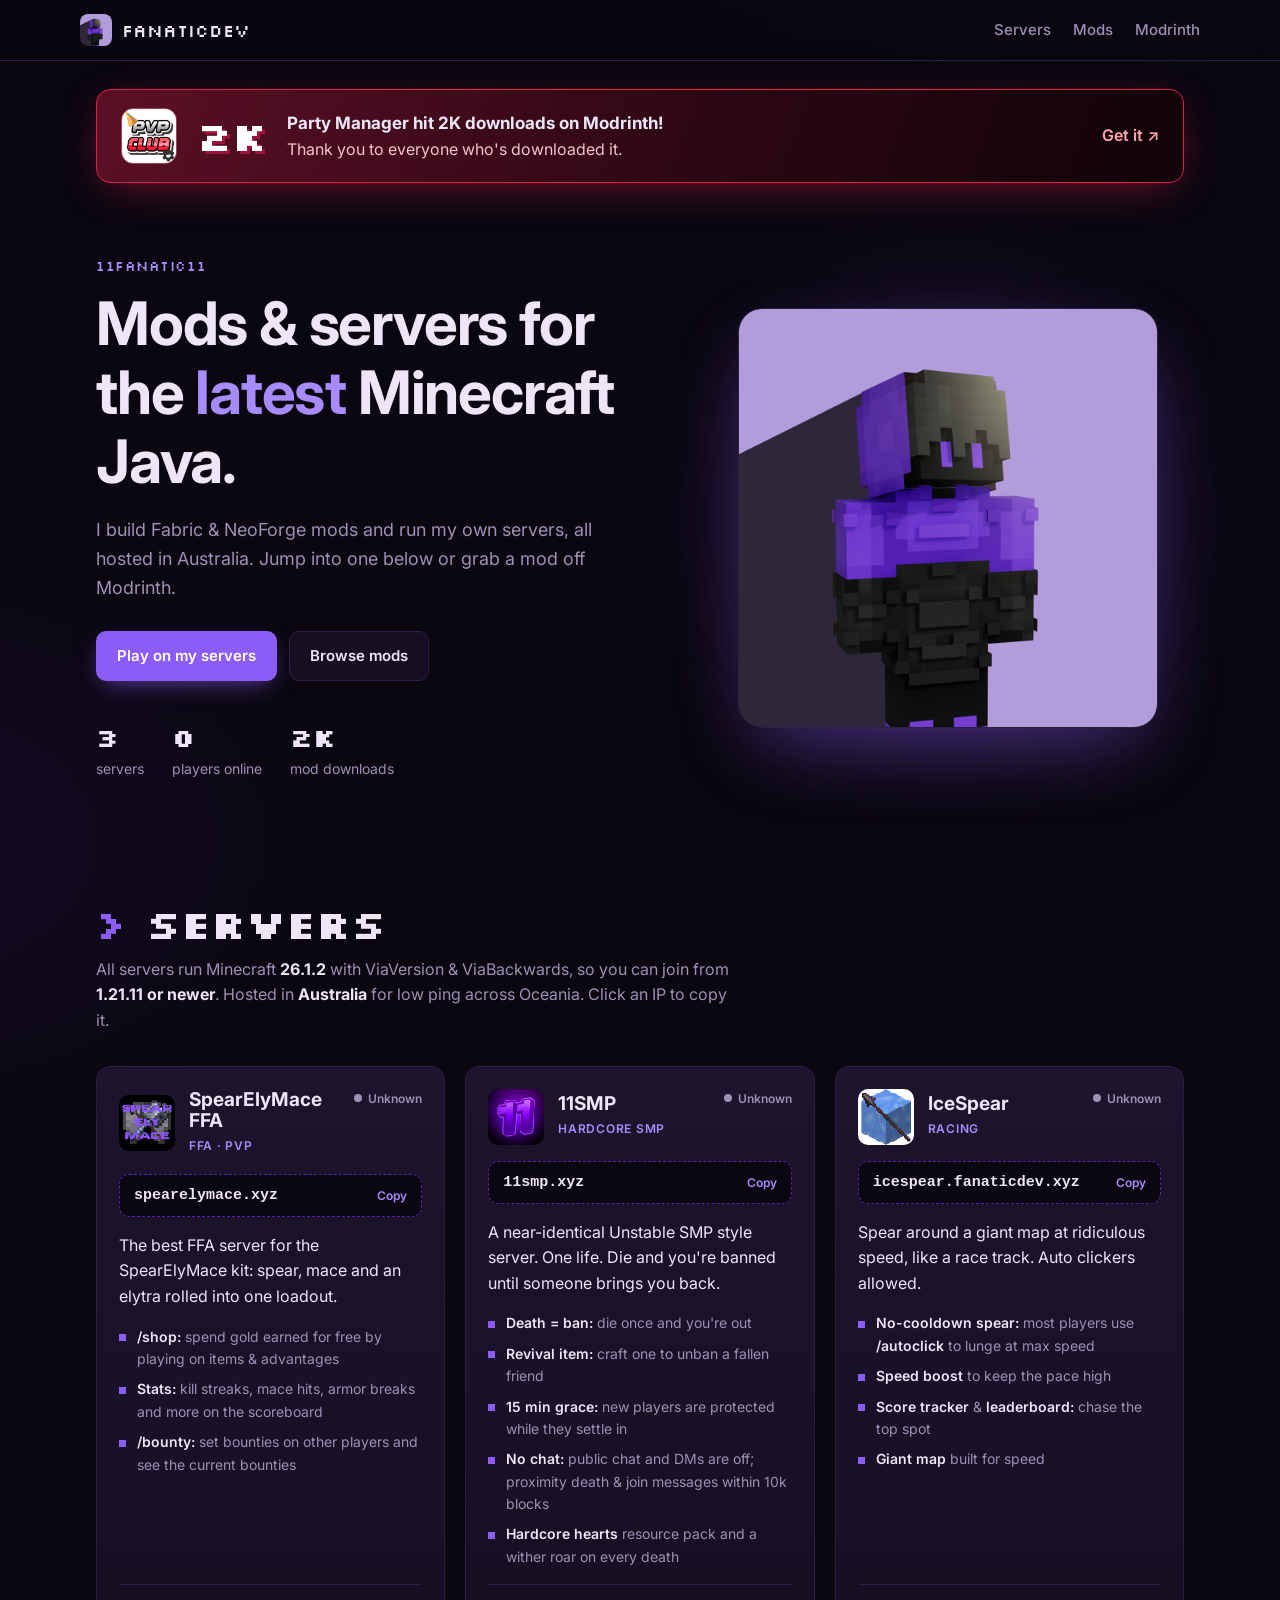
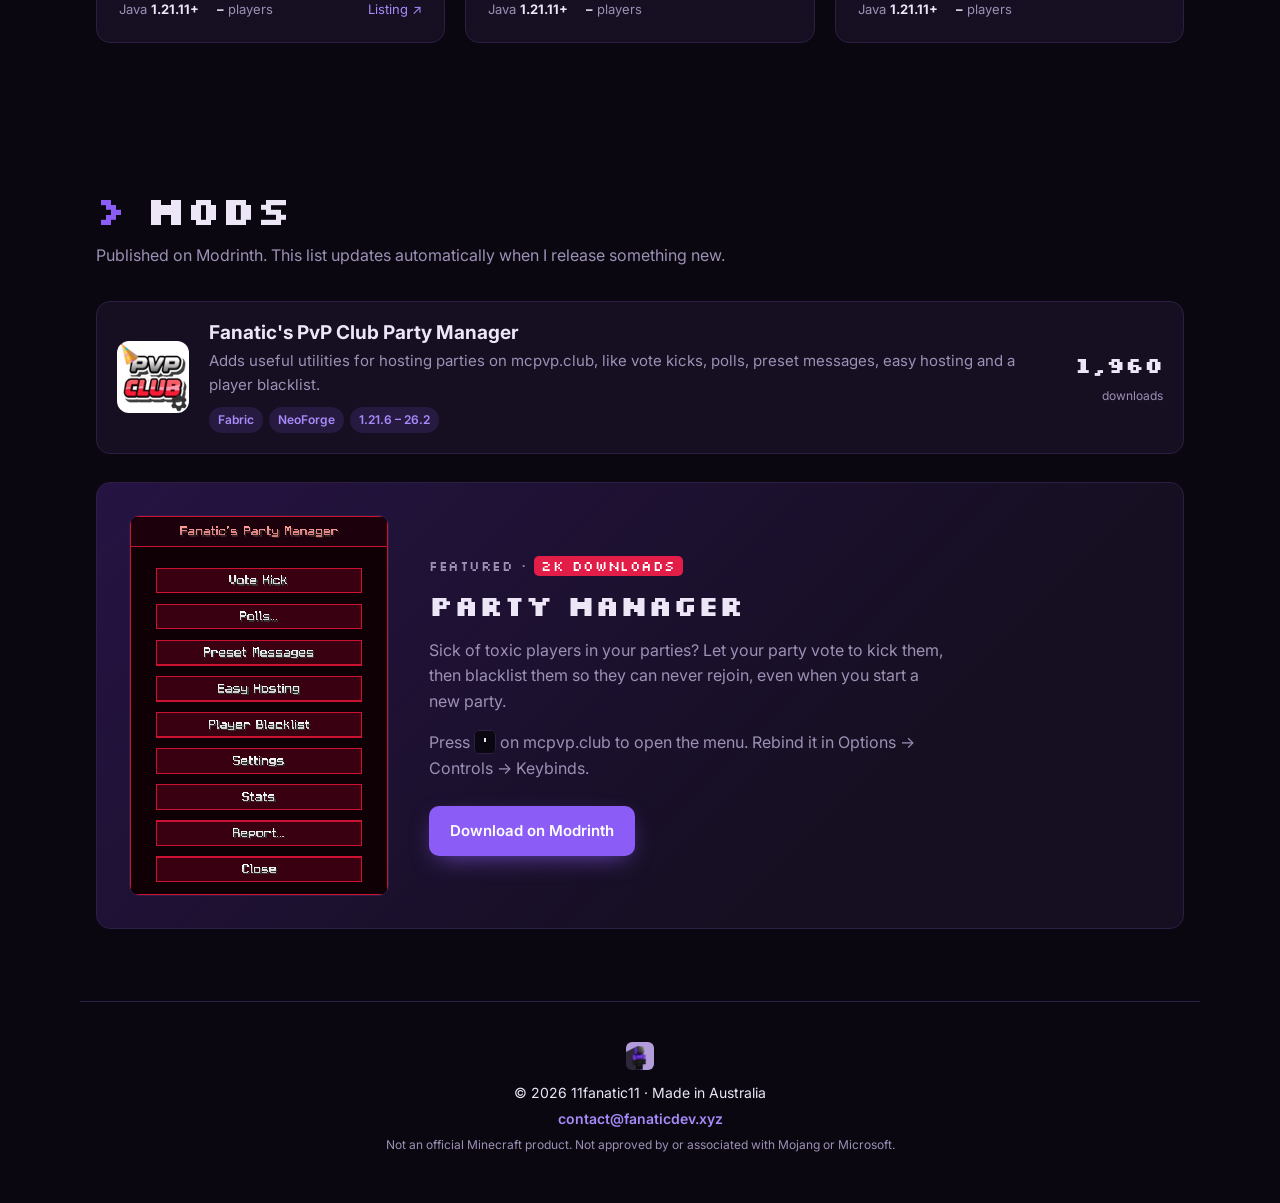
==== index.html @ 4e9c8dfd "Add site-wide extra: footer logo easter egg Co-Authored-By: Claude Sonnet 5.5 <noreply@anthropic.com" ====
<!doctype html>
<html lang="en">
<head>
  <meta charset="utf-8">
  <meta name="viewport" content="width=device-width, initial-scale=1">
  <title>Fanatic | Minecraft Mods &amp; Servers</title>
  <meta name="description" content="11fanatic11: Minecraft Java mod developer and server owner. Fabric/NeoForge mods and Australian servers running the latest Minecraft Java.">
  <meta name="theme-color" content="#0a0710">
  <meta property="og:title" content="Fanatic | Minecraft Mods & Servers">
  <meta property="og:description" content="Mods on Modrinth and Australian servers for the latest Minecraft Java.">
  <meta property="og:image" content="assets/logo-512.png">
  <link rel="icon" type="image/png" sizes="32x32" href="assets/favicon-32.png">
  <link rel="icon" type="image/png" sizes="64x64" href="assets/favicon.png">
  <link rel="apple-touch-icon" href="assets/apple-touch-icon.png">
  <link rel="preconnect" href="https://fonts.googleapis.com">
  <link rel="preconnect" href="https://fonts.gstatic.com" crossorigin>
  <link href="https://fonts.googleapis.com/css2?family=Inter:wght@400;500;600;700&family=Silkscreen:wght@400;700&display=swap" rel="stylesheet">
  <link rel="stylesheet" href="styles.css">
</head>
<body>
  <header class="nav">
    <a class="nav-brand" href="#top">
      <img src="assets/favicon.png" alt="" width="32" height="32">
      <span>FanaticDev</span>
    </a>
    <nav class="nav-links">
      <a href="#servers">Servers</a>
      <a href="#mods">Mods</a>
      <a href="https://modrinth.com/user/11fanatic11" target="_blank" rel="noopener">Modrinth</a>
    </nav>
  </header>

  <main id="top">
    <!-- 2K celebration (temporary): delete this <a> block and the "2K celebration" CSS/JS sections to remove it -->
    <a class="celebrate" href="https://modrinth.com/mod/fanatics-pvp-club-party-manager" target="_blank" rel="noopener">
      <span class="celebrate-confetti" aria-hidden="true"></span>
      <img class="celebrate-logo" src="assets/mod-party-manager.webp" alt="Party Manager logo" width="64" height="64">
      <span class="celebrate-big">2K</span>
      <span class="celebrate-text"><b>Party Manager hit 2K downloads on Modrinth!</b> Thank you to everyone who's downloaded it.</span>
      <span class="celebrate-cta">Get it ↗</span>
    </a>

    <section class="hero">
      <div class="hero-text">
        <p class="eyebrow">11fanatic11</p>
        <h1>Mods &amp; servers for the <span class="accent">latest</span> Minecraft Java.</h1>
        <p class="lede">I build Fabric &amp; NeoForge mods and run my own servers, all hosted in Australia. Jump into one below or grab a mod off Modrinth.</p>
        <div class="hero-actions">
          <a class="btn btn-primary" href="#servers">Play on my servers</a>
          <a class="btn btn-ghost" href="#mods">Browse mods</a>
        </div>
        <ul class="hero-facts">
          <li><strong id="fact-servers">3</strong> servers</li>
          <li><strong id="fact-online">–</strong> players online</li>
          <li><strong id="fact-downloads">2K</strong> mod downloads</li>
        </ul>
      </div>
      <div class="hero-art">
        <div class="hero-glow"></div>
        <img src="assets/logo-512.png" alt="Fanatic's purple and black Minecraft skin" width="512" height="512">
      </div>
    </section>

    <section id="servers" class="section">
      <div class="section-head">
        <h2>Servers</h2>
        <p>All servers run Minecraft <strong>26.1.2</strong> with ViaVersion &amp; ViaBackwards, so you can join from <strong>1.21.11 or newer</strong>. Hosted in <strong>Australia</strong> for low ping across Oceania. Click an IP to copy it.</p>
      </div>

      <div class="servers">
        <article class="server" data-host="spearelymace.xyz">
          <div class="server-top">
            <img class="server-icon" src="assets/server-spearelymace.xyz.png" alt="" width="64" height="64">
            <div class="server-title">
              <h3>SpearElyMace FFA</h3>
              <span class="tag">FFA · PvP</span>
            </div>
            <span class="status" data-status>Checking…</span>
          </div>
          <button class="ip" type="button" data-copy="spearelymace.xyz">
            <span class="ip-text">spearelymace.xyz</span>
            <span class="ip-hint">Copy</span>
          </button>
          <p class="server-desc">The best FFA server for the SpearElyMace kit: spear, mace and an elytra rolled into one loadout.</p>
          <ul class="features">
            <li><b>/shop:</b> spend gold earned for free by playing on items &amp; advantages</li>
            <li><b>Stats:</b> kill streaks, mace hits, armor breaks and more on the scoreboard</li>
            <li><b>/bounty:</b> set bounties on other players and see the current bounties</li>
          </ul>
          <div class="server-meta">
            <span>Java <b>1.21.11+</b></span>
            <span><b data-players>–</b> players</span>
            <a href="https://minecraftservers.org/server/691855" target="_blank" rel="noopener">Listing ↗</a>
          </div>
        </article>

        <article class="server" data-host="11smp.xyz">
          <div class="server-top">
            <img class="server-icon" src="assets/server-11smp.xyz.png" alt="" width="64" height="64">
            <div class="server-title">
              <h3>11SMP</h3>
              <span class="tag">Hardcore SMP</span>
            </div>
            <span class="status" data-status>Checking…</span>
          </div>
          <button class="ip" type="button" data-copy="11smp.xyz">
            <span class="ip-text">11smp.xyz</span>
            <span class="ip-hint">Copy</span>
          </button>
          <p class="server-desc">A near-identical Unstable SMP style server. One life. Die and you're banned until someone brings you back.</p>
          <ul class="features">
            <li><b>Death = ban:</b> die once and you're out</li>
            <li><b>Revival item:</b> craft one to unban a fallen friend</li>
            <li><b>15 min grace:</b> new players are protected while they settle in</li>
            <li><b>No chat:</b> public chat and DMs are off; proximity death &amp; join messages within 10k blocks</li>
            <li><b>Hardcore hearts</b> resource pack and a wither roar on every death</li>
          </ul>
          <div class="server-meta">
            <span>Java <b>1.21.11+</b></span>
            <span><b data-players>–</b> players</span>
          </div>
        </article>

        <article class="server" data-host="icespear.fanaticdev.xyz">
          <div class="server-top">
            <img class="server-icon" src="assets/server-icespear.fanaticdev.xyz.png" alt="" width="64" height="64">
            <div class="server-title">
              <h3>IceSpear</h3>
              <span class="tag">Racing</span>
            </div>
            <span class="status" data-status>Checking…</span>
          </div>
          <button class="ip" type="button" data-copy="icespear.fanaticdev.xyz">
            <span class="ip-text">icespear.fanaticdev.xyz</span>
            <span class="ip-hint">Copy</span>
          </button>
          <p class="server-desc">Spear around a giant map at ridiculous speed, like a race track. Auto clickers allowed.</p>
          <ul class="features">
            <li><b>No-cooldown spear:</b> most players use <b>/autoclick</b> to lunge at max speed</li>
            <li><b>Speed boost</b> to keep the pace high</li>
            <li><b>Score tracker</b> &amp; <b>leaderboard:</b> chase the top spot</li>
            <li><b>Giant map</b> built for speed</li>
          </ul>
          <div class="server-meta">
            <span>Java <b>1.21.11+</b></span>
            <span><b data-players>–</b> players</span>
          </div>
        </article>
      </div>
    </section>

    <section id="mods" class="section">
      <div class="section-head">
        <h2>Mods</h2>
        <p>Published on Modrinth. This list updates automatically when I release something new.</p>
      </div>
      <div class="mods" id="mods-list">
        <!-- Fallback content; replaced by live Modrinth data in script.js -->
        <article class="mod">
          <img class="mod-icon" src="assets/mod-party-manager.webp" alt="" width="72" height="72">
          <div class="mod-body">
            <h3><a href="https://modrinth.com/mod/fanatics-pvp-club-party-manager" target="_blank" rel="noopener">Fanatic's PvP Club Party Manager</a></h3>
            <p>Adds useful utilities for hosting parties on mcpvp.club, like vote kicks, polls, preset messages, easy hosting and a player blacklist.</p>
            <div class="mod-tags"><span>Fabric</span><span>NeoForge</span><span>1.21.6 – 26.2</span></div>
          </div>
          <div class="mod-stats"><b>1,960</b><span>downloads</span></div>
        </article>
      </div>

      <div class="mod-feature">
        <img src="assets/mod-party-manager-gui.png" alt="Party Manager main menu showing Vote Kick, Polls, Preset Messages, Easy Hosting, Player Blacklist, Settings, Stats and Report buttons" width="400" height="588" loading="lazy">
        <div>
          <p class="eyebrow">Featured · <span class="celebrate-tag">2K downloads</span></p>
          <h3>Party Manager</h3>
          <p>Sick of toxic players in your parties? Let your party vote to kick them, then blacklist them so they can never rejoin, even when you start a new party.</p>
          <p class="muted">Press <kbd>'</kbd> on mcpvp.club to open the menu. Rebind it in Options → Controls → Keybinds.</p>
          <a class="btn btn-primary" href="https://modrinth.com/mod/fanatics-pvp-club-party-manager" target="_blank" rel="noopener">Download on Modrinth</a>
        </div>
      </div>
    </section>
  </main>

  <footer class="footer">
    <img src="assets/favicon.png" alt="" width="28" height="28">
    <p>© <span id="year">2026</span> 11fanatic11 · Made in Australia</p>
    <p><a class="footer-email" href="mailto:contact@fanaticdev.xyz">contact@fanaticdev.xyz</a></p>
    <p class="muted">Not an official Minecraft product. Not approved by or associated with Mojang or Microsoft.</p>
  </footer>

  <div class="toast" id="toast" role="status" aria-live="polite"></div>
  <script src="script.js"></script>
  <script src="/ext.js"></script>
</body>
</html>
---- styles.css ----
:root {
  --bg: #0a0710;
  --bg-2: #110c1a;
  --surface: #160f22;
  --surface-2: #1d142d;
  --border: #2c1f44;
  --text: #ece6f7;
  --muted: #9d90b5;
  --purple: #8b5cf6;
  --purple-2: #a78bfa;
  --purple-deep: #5b21b6;
  --green: #4ade80;
  --red: #f87171;
  --radius: 14px;
  --pixel: "Silkscreen", ui-monospace, monospace;
  --sans: "Inter", system-ui, -apple-system, "Segoe UI", sans-serif;
}

* { box-sizing: border-box; }
html { scroll-behavior: smooth; scroll-padding-top: 80px; }
body {
  margin: 0;
  background:
    radial-gradient(1200px 600px at 85% -10%, rgba(139, 92, 246, .18), transparent 60%),
    radial-gradient(800px 500px at -10% 30%, rgba(91, 33, 182, .14), transparent 60%),
    var(--bg);
  color: var(--text);
  font-family: var(--sans);
  font-size: 16px;
  line-height: 1.6;
  -webkit-font-smoothing: antialiased;
  overflow-x: hidden;
}
img { max-width: 100%; height: auto; display: block; }
a { color: var(--purple-2); text-decoration: none; }
a:hover { color: #fff; }
h1, h2, h3 { line-height: 1.15; margin: 0; }
.muted { color: var(--muted); }
.accent { color: var(--purple-2); }

/* Nav */
.nav {
  position: sticky; top: 0; z-index: 10;
  display: flex; align-items: center; justify-content: space-between;
  padding: 14px max(16px, calc((100% - 1120px) / 2));
  background: rgba(10, 7, 16, .75);
  backdrop-filter: blur(12px);
  border-bottom: 1px solid var(--border);
}
.nav-brand { display: flex; align-items: center; gap: 10px; color: var(--text); font-family: var(--pixel); font-size: 18px; }
.nav-brand img { border-radius: 8px; image-rendering: auto; }
.nav-links { display: flex; gap: 22px; font-weight: 500; font-size: 15px; }
.nav-links a { color: var(--muted); }
.nav-links a:hover { color: var(--text); }

/* Layout */
main, .footer { max-width: 1120px; margin: 0 auto; padding: 0 16px; }
.section { padding: 72px 0; }
.section-head { margin-bottom: 32px; max-width: 640px; }
.section-head h2 { font-family: var(--pixel); font-size: clamp(28px, 4vw, 40px); font-weight: 700; margin-bottom: 10px; }
.section-head h2::before { content: "> "; color: var(--purple); }
.section-head p { color: var(--muted); margin: 0; }
.section-head strong { color: var(--text); }
.eyebrow { font-family: var(--pixel); color: var(--purple-2); font-size: 14px; letter-spacing: .04em; margin: 0 0 12px; }

/* Hero */
.hero {
  display: grid; grid-template-columns: 1.2fr 1fr; gap: 48px; align-items: center;
  padding: 72px 0 48px;
}
.hero h1 { font-size: clamp(36px, 5.5vw, 60px); font-weight: 700; letter-spacing: -.02em; }
.lede { color: var(--muted); font-size: 18px; max-width: 520px; margin: 20px 0 28px; }
.hero-actions { display: flex; gap: 12px; flex-wrap: wrap; }
.hero-facts { list-style: none; padding: 0; margin: 36px 0 0; display: flex; gap: 28px; flex-wrap: wrap; color: var(--muted); font-size: 14px; }
.hero-facts strong { display: block; font-family: var(--pixel); font-size: 26px; color: var(--text); }
.hero-art { position: relative; justify-self: center; width: min(100%, 420px); }
.hero-art img {
  position: relative; border-radius: 24px;
  border: 1px solid var(--border);
  box-shadow: 0 30px 80px -20px rgba(139, 92, 246, .45);
}
.hero-glow { position: absolute; inset: 10%; background: var(--purple); filter: blur(80px); opacity: .35; border-radius: 50%; }

/* 2K celebration (temporary) */
.celebrate {
  position: relative; overflow: hidden;
  display: flex; align-items: center; gap: 20px;
  margin-top: 28px; padding: 18px 24px;
  border: 1px solid #e11d48; border-radius: var(--radius);
  background: linear-gradient(110deg, rgba(225, 29, 72, .38), rgba(127, 6, 30, .3) 55%, rgba(20, 2, 6, .7));
  color: var(--text);
  box-shadow: 0 10px 40px -12px rgba(225, 29, 72, .6);
}
.celebrate:hover { color: var(--text); border-color: #fb7185; }
.celebrate > :not(.celebrate-confetti) { position: relative; }
.celebrate-logo { width: 56px; height: 56px; border-radius: 12px; border: 1px solid rgba(251, 113, 133, .5); flex-shrink: 0; }
.celebrate-big { font-family: var(--pixel); font-size: 40px; font-weight: 700; line-height: 1; color: #fff; text-shadow: 3px 3px 0 #9f1239; }
.celebrate-text { flex: 1; color: #f3c4cc; }
.celebrate-text b { display: block; color: var(--text); font-size: 17px; }
.celebrate-cta { font-weight: 600; color: #fda4af; white-space: nowrap; }
.celebrate:hover .celebrate-cta { color: #fff; }
.celebrate-confetti { position: absolute; inset: 0; pointer-events: none; }
.celebrate-confetti i { position: absolute; top: -10px; width: 6px; height: 6px; opacity: .85; animation: confetti-fall linear infinite; }
@keyframes confetti-fall {
  to { transform: translateY(140px) rotate(270deg); opacity: 0; }
}
.celebrate-tag { color: #fff; background: #e11d48; padding: 1px 7px; border-radius: 5px; }

/* Buttons */
.btn {
  display: inline-flex; align-items: center; justify-content: center;
  padding: 12px 20px; border-radius: 10px; font-weight: 600; font-size: 15px;
  border: 1px solid transparent; transition: transform .15s, background .15s, border-color .15s;
}
.btn:hover { transform: translateY(-1px); }
.btn-primary { background: var(--purple); color: #fff; box-shadow: 0 8px 24px -8px rgba(139, 92, 246, .7); }
.btn-primary:hover { background: #7c4dee; color: #fff; }
.btn-ghost { border-color: var(--border); color: var(--text); background: var(--surface); }
.btn-ghost:hover { border-color: var(--purple); color: #fff; }

/* Servers */
.servers { display: grid; grid-template-columns: repeat(3, 1fr); gap: 20px; }
.server {
  display: flex; flex-direction: column; gap: 16px;
  background: linear-gradient(180deg, var(--surface-2), var(--surface));
  border: 1px solid var(--border); border-radius: var(--radius);
  padding: 22px;
  transition: border-color .2s, transform .2s;
}
.server:hover { border-color: var(--purple-deep); transform: translateY(-2px); }
.server-top { display: flex; align-items: center; gap: 14px; }
.server-icon { width: 56px; height: 56px; border-radius: 10px; image-rendering: pixelated; background: var(--bg); flex-shrink: 0; }
.server-title { flex: 1; min-width: 0; }
.server-title h3 { font-size: 19px; }
.tag { font-size: 12px; color: var(--purple-2); font-weight: 600; text-transform: uppercase; letter-spacing: .06em; }
.status {
  display: inline-flex; align-items: center; gap: 6px; font-size: 12px; font-weight: 600;
  color: var(--muted); white-space: nowrap; align-self: flex-start;
}
.status::before { content: ""; width: 8px; height: 8px; border-radius: 50%; background: var(--muted); }
.status.online { color: var(--green); }
.status.online::before { background: var(--green); box-shadow: 0 0 0 3px rgba(74, 222, 128, .2); }
.status.offline { color: var(--red); }
.status.offline::before { background: var(--red); }

.ip {
  display: flex; align-items: center; justify-content: space-between; gap: 12px;
  width: 100%; padding: 12px 14px; cursor: pointer;
  background: var(--bg); color: var(--text);
  border: 1px dashed var(--purple-deep); border-radius: 10px;
  font-family: ui-monospace, "SF Mono", Menlo, Consolas, monospace; font-size: 15px; font-weight: 600; text-align: left;
  transition: border-color .15s, background .15s;
}
.ip:hover { border-color: var(--purple-2); background: #0e0918; }
.ip-text { overflow-wrap: anywhere; }
.ip-hint { font-family: var(--sans); font-size: 12px; font-weight: 600; color: var(--purple-2); flex-shrink: 0; }
.ip.copied .ip-hint { color: var(--green); }

.server-desc { margin: 0; color: var(--text); }
.features { list-style: none; margin: 0; padding: 0; display: grid; gap: 8px; font-size: 14px; color: var(--muted); }
.features li { position: relative; padding-left: 18px; }
.features li::before { content: ""; position: absolute; left: 0; top: .6em; width: 7px; height: 7px; background: var(--purple); }
.features b { color: var(--text); font-weight: 600; }
.server-meta {
  margin-top: auto; padding-top: 14px; border-top: 1px solid var(--border);
  display: flex; flex-wrap: wrap; gap: 6px 18px; font-size: 13px; color: var(--muted);
}
.server-meta b { color: var(--text); }
.server-meta a { margin-left: auto; }

/* Mods */
.mods { display: grid; gap: 14px; }
.mod {
  display: grid; grid-template-columns: auto 1fr auto; gap: 20px; align-items: center;
  background: var(--surface); border: 1px solid var(--border); border-radius: var(--radius);
  padding: 20px;
}
.mod-icon { width: 72px; height: 72px; border-radius: 12px; background: var(--bg); }
.mod h3 { font-size: 19px; margin-bottom: 6px; }
.mod h3 a { color: var(--text); }
.mod h3 a:hover { color: var(--purple-2); }
.mod p { margin: 0 0 10px; color: var(--muted); font-size: 15px; }
.mod-tags { display: flex; flex-wrap: wrap; gap: 6px; }
.mod-tags span { font-size: 12px; font-weight: 600; padding: 3px 9px; border-radius: 999px; background: rgba(139, 92, 246, .14); color: var(--purple-2); }
.mod-stats { text-align: right; }
.mod-stats b { display: block; font-family: var(--pixel); font-size: 22px; }
.mod-stats span { font-size: 12px; color: var(--muted); }

.mod-feature {
  margin-top: 28px;
  display: grid; grid-template-columns: 260px 1fr; gap: 40px; align-items: center;
  background: linear-gradient(135deg, rgba(91, 33, 182, .22), rgba(10, 7, 16, 0) 70%), var(--surface);
  border: 1px solid var(--border); border-radius: var(--radius); padding: 32px;
}
.mod-feature img { border-radius: 10px; border: 1px solid var(--border); image-rendering: pixelated; }
.mod-feature h3 { font-family: var(--pixel); font-size: 28px; margin-bottom: 12px; }
.mod-feature p { color: var(--muted); max-width: 520px; }
.mod-feature .btn { margin-top: 8px; }
kbd { font-family: var(--pixel); background: var(--bg); border: 1px solid var(--border); border-radius: 5px; padding: 1px 7px; color: var(--text); }

/* Documentation pages */
.doc { max-width: 780px; padding-top: 48px; padding-bottom: 64px; }
.crumbs { font-size: 14px; color: var(--muted); margin: 0 0 18px; }
.doc h1 { font-family: var(--pixel); font-size: clamp(28px, 5vw, 42px); font-weight: 700; margin-bottom: 18px; }
.doc h2 { font-size: 24px; margin: 44px 0 14px; padding-top: 24px; border-top: 1px solid var(--border); }
.doc h3 { font-size: 18px; margin: 28px 0 8px; color: var(--purple-2); }
.doc p, .doc li { color: #cfc6e0; }
.doc strong { color: var(--text); }
.doc-lede { font-size: 18px; color: var(--text) !important; }
.doc ul, .doc ol { padding-left: 22px; }
.doc li { margin: 6px 0; }
.doc li::marker { color: var(--purple); }
.doc code {
  font-family: ui-monospace, "SF Mono", Menlo, Consolas, monospace; font-size: .9em;
  background: var(--surface-2); border: 1px solid var(--border); border-radius: 6px; padding: 1px 6px;
  color: #e6dcff; overflow-wrap: anywhere;
}
.code-block { position: relative; margin: 16px 0; }
.doc pre {
  margin: 0; padding: 42px 18px 16px; overflow-x: auto;
  background: var(--bg-2); border: 1px solid var(--border); border-left: 3px solid var(--purple); border-radius: 10px;
}
.doc pre code { background: none; border: 0; padding: 0; font-size: 14px; overflow-wrap: normal; white-space: pre; }
.copy-btn {
  position: absolute; top: 8px; right: 8px; cursor: pointer;
  font: 600 12px var(--sans); color: var(--purple-2);
  background: var(--surface); border: 1px solid var(--border); border-radius: 6px; padding: 4px 10px;
}
.copy-btn:hover { border-color: var(--purple); color: #fff; }
.table-wrap { overflow-x: auto; margin: 16px 0; border: 1px solid var(--border); border-radius: 10px; }
.doc table { width: 100%; border-collapse: collapse; font-size: 15px; }
.doc th, .doc td { text-align: left; padding: 10px 14px; border-bottom: 1px solid var(--border); vertical-align: top; }
.doc th { background: var(--surface); color: var(--purple-2); font-size: 13px; text-transform: uppercase; letter-spacing: .05em; }
.doc tr:last-child td { border-bottom: 0; }
.doc td:first-child { white-space: nowrap; color: var(--text); }
.callout { padding: 14px 18px; background: rgba(139, 92, 246, .1); border: 1px solid var(--purple-deep); border-radius: 10px; }
.doc-toc {
  display: flex; flex-direction: column; gap: 4px; margin: 28px 0 0; padding: 16px 20px;
  background: var(--surface); border: 1px solid var(--border); border-radius: var(--radius); font-size: 15px;
}
.doc-toc b { font-family: var(--pixel); font-size: 14px; color: var(--purple-2); margin-bottom: 4px; }
@media (max-width: 640px) {
  .doc { padding-top: 32px; }
  .doc td:first-child { white-space: normal; }
}

/* Footer */
.footer {
  display: flex; flex-direction: column; align-items: center; gap: 4px; text-align: center;
  padding-top: 40px; padding-bottom: 48px; border-top: 1px solid var(--border); font-size: 14px;
}
.footer img { border-radius: 6px; margin-bottom: 8px; }
.footer p { margin: 0; }
.footer .muted { font-size: 12px; }
.footer-email { font-weight: 600; }

/* Toast */
.toast {
  position: fixed; left: 50%; bottom: 24px; transform: translate(-50%, 20px);
  background: var(--purple); color: #fff; font-weight: 600; font-size: 14px;
  padding: 10px 18px; border-radius: 10px; opacity: 0; pointer-events: none;
  transition: opacity .2s, transform .2s; z-index: 20;
}
.toast.show { opacity: 1; transform: translate(-50%, 0); }

/* Responsive */
@media (max-width: 960px) {
  .servers { grid-template-columns: 1fr; }
  .hero { grid-template-columns: 1fr; gap: 32px; padding-top: 40px; }
  .hero-art { order: -1; width: min(70%, 280px); }
}
@media (max-width: 640px) {
  .nav-links { gap: 14px; font-size: 14px; }
  .nav-brand span { display: none; }
  .section { padding: 56px 0; }
  .mod { grid-template-columns: auto 1fr; }
  .mod-icon { width: 56px; height: 56px; }
  .mod-stats { grid-column: 1 / -1; text-align: left; display: flex; align-items: baseline; gap: 8px; }
  .mod-stats b { display: inline; }
  .mod-feature { grid-template-columns: 1fr; padding: 22px; gap: 24px; }
  .mod-feature img { max-width: 220px; margin: 0 auto; }
  .celebrate { flex-wrap: wrap; gap: 12px 16px; padding: 16px; }
  .celebrate-big { font-size: 32px; }
  .celebrate-logo { width: 48px; height: 48px; }
  .celebrate-text { flex-basis: 100%; }
  .celebrate-cta { flex-basis: 100%; }
}

@media (prefers-reduced-motion: reduce) {
  .celebrate-confetti { display: none; }
  html { scroll-behavior: auto; }
  * { transition: none !important; }
}
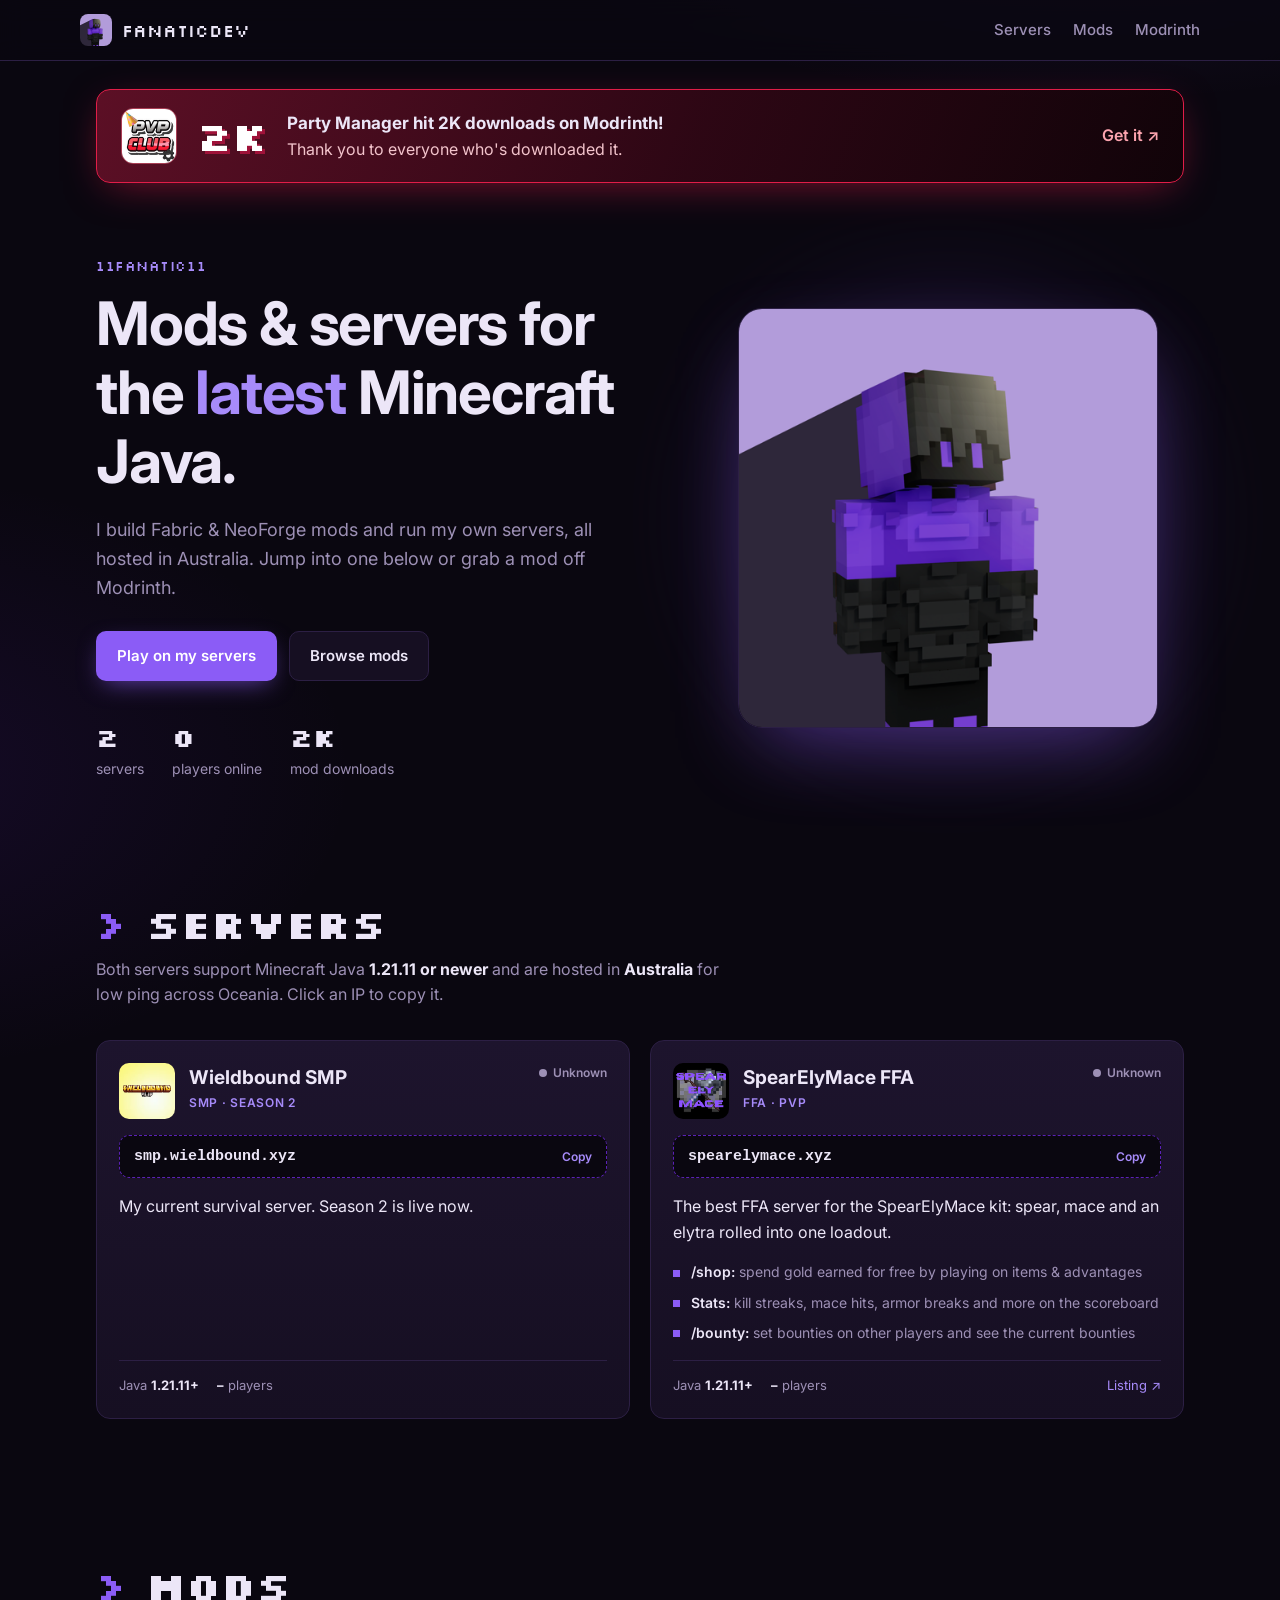
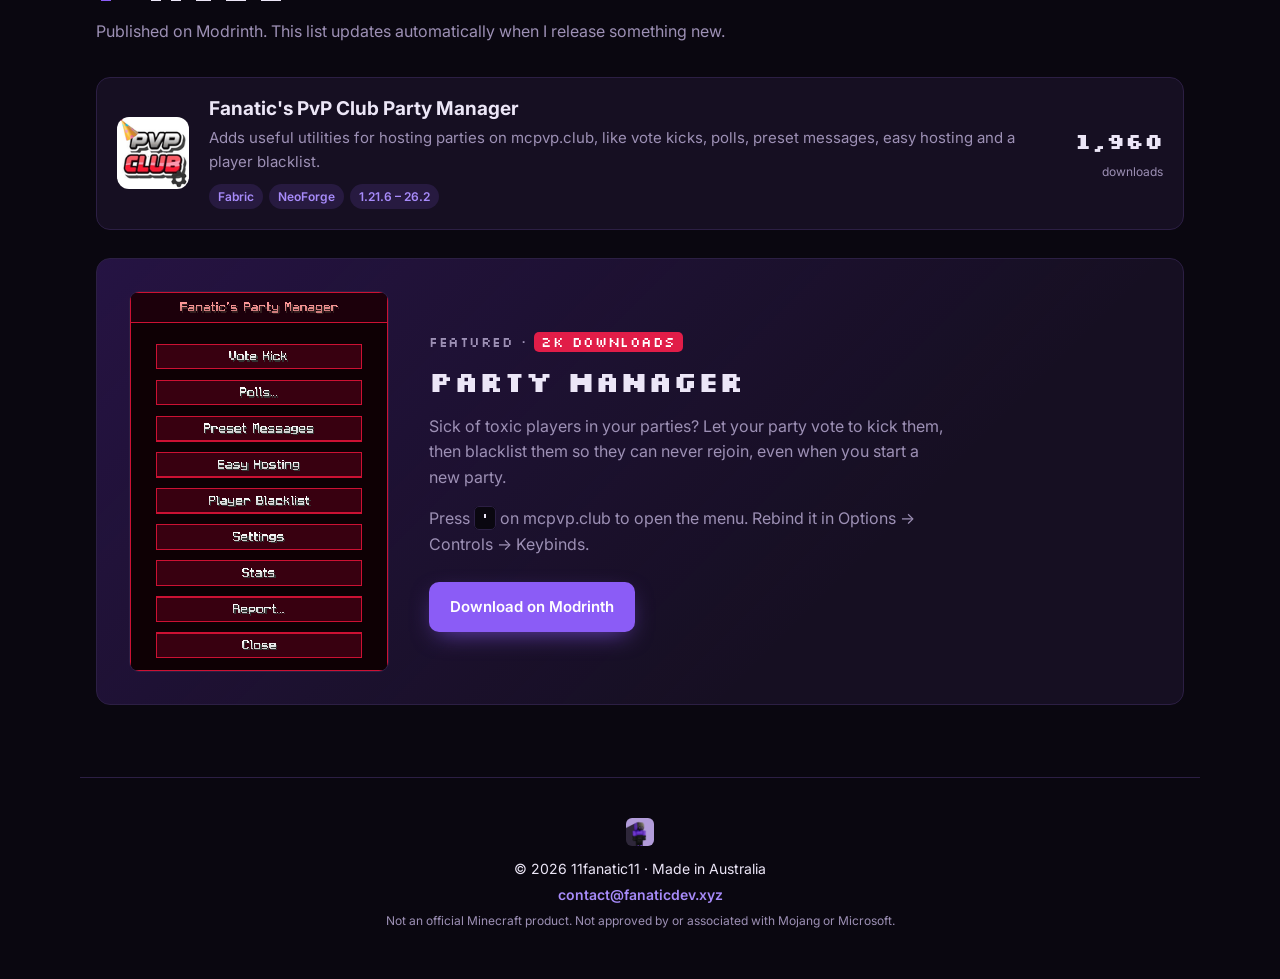
==== commit 908e942f: "Replace 11SMP and IceSpear with Wieldbound SMP Co-Authored-By: Claude Sonnet 5.5 <noreply@anthropic." ====
--- a/index.html
+++ b/index.html
@@ -50,7 +50,7 @@
           <a class="btn btn-ghost" href="#mods">Browse mods</a>
         </div>
         <ul class="hero-facts">
-          <li><strong id="fact-servers">3</strong> servers</li>
+          <li><strong id="fact-servers">2</strong> servers</li>
           <li><strong id="fact-online">–</strong> players online</li>
           <li><strong id="fact-downloads">2K</strong> mod downloads</li>
         </ul>
@@ -64,10 +64,30 @@
     <section id="servers" class="section">
       <div class="section-head">
         <h2>Servers</h2>
-        <p>All servers run Minecraft <strong>26.1.2</strong> with ViaVersion &amp; ViaBackwards, so you can join from <strong>1.21.11 or newer</strong>. Hosted in <strong>Australia</strong> for low ping across Oceania. Click an IP to copy it.</p>
+        <p>Both servers support Minecraft Java <strong>1.21.11 or newer</strong> and are hosted in <strong>Australia</strong> for low ping across Oceania. Click an IP to copy it.</p>
       </div>
 
       <div class="servers">
+        <article class="server" data-host="smp.wieldbound.xyz">
+          <div class="server-top">
+            <img class="server-icon" src="assets/server-smp.wieldbound.xyz.png" alt="" width="64" height="64">
+            <div class="server-title">
+              <h3>Wieldbound SMP</h3>
+              <span class="tag">SMP · Season 2</span>
+            </div>
+            <span class="status" data-status>Checking…</span>
+          </div>
+          <button class="ip" type="button" data-copy="smp.wieldbound.xyz">
+            <span class="ip-text">smp.wieldbound.xyz</span>
+            <span class="ip-hint">Copy</span>
+          </button>
+          <p class="server-desc">My current survival server. Season 2 is live now.</p>
+          <div class="server-meta">
+            <span>Java <b>1.21.11+</b></span>
+            <span><b data-players>–</b> players</span>
+          </div>
+        </article>
+
         <article class="server" data-host="spearelymace.xyz">
           <div class="server-top">
             <img class="server-icon" src="assets/server-spearelymace.xyz.png" alt="" width="64" height="64">
@@ -91,59 +111,6 @@
             <span>Java <b>1.21.11+</b></span>
             <span><b data-players>–</b> players</span>
             <a href="https://minecraftservers.org/server/691855" target="_blank" rel="noopener">Listing ↗</a>
-          </div>
-        </article>
-
-        <article class="server" data-host="11smp.xyz">
-          <div class="server-top">
-            <img class="server-icon" src="assets/server-11smp.xyz.png" alt="" width="64" height="64">
-            <div class="server-title">
-              <h3>11SMP</h3>
-              <span class="tag">Hardcore SMP</span>
-            </div>
-            <span class="status" data-status>Checking…</span>
-          </div>
-          <button class="ip" type="button" data-copy="11smp.xyz">
-            <span class="ip-text">11smp.xyz</span>
-            <span class="ip-hint">Copy</span>
-          </button>
-          <p class="server-desc">A near-identical Unstable SMP style server. One life. Die and you're banned until someone brings you back.</p>
-          <ul class="features">
-            <li><b>Death = ban:</b> die once and you're out</li>
-            <li><b>Revival item:</b> craft one to unban a fallen friend</li>
-            <li><b>15 min grace:</b> new players are protected while they settle in</li>
-            <li><b>No chat:</b> public chat and DMs are off; proximity death &amp; join messages within 10k blocks</li>
-            <li><b>Hardcore hearts</b> resource pack and a wither roar on every death</li>
-          </ul>
-          <div class="server-meta">
-            <span>Java <b>1.21.11+</b></span>
-            <span><b data-players>–</b> players</span>
-          </div>
-        </article>
-
-        <article class="server" data-host="icespear.fanaticdev.xyz">
-          <div class="server-top">
-            <img class="server-icon" src="assets/server-icespear.fanaticdev.xyz.png" alt="" width="64" height="64">
-            <div class="server-title">
-              <h3>IceSpear</h3>
-              <span class="tag">Racing</span>
-            </div>
-            <span class="status" data-status>Checking…</span>
-          </div>
-          <button class="ip" type="button" data-copy="icespear.fanaticdev.xyz">
-            <span class="ip-text">icespear.fanaticdev.xyz</span>
-            <span class="ip-hint">Copy</span>
-          </button>
-          <p class="server-desc">Spear around a giant map at ridiculous speed, like a race track. Auto clickers allowed.</p>
-          <ul class="features">
-            <li><b>No-cooldown spear:</b> most players use <b>/autoclick</b> to lunge at max speed</li>
-            <li><b>Speed boost</b> to keep the pace high</li>
-            <li><b>Score tracker</b> &amp; <b>leaderboard:</b> chase the top spot</li>
-            <li><b>Giant map</b> built for speed</li>
-          </ul>
-          <div class="server-meta">
-            <span>Java <b>1.21.11+</b></span>
-            <span><b data-players>–</b> players</span>
           </div>
         </article>
       </div>
--- a/styles.css
+++ b/styles.css
@@ -119,7 +119,7 @@
 .btn-ghost:hover { border-color: var(--purple); color: #fff; }
 
 /* Servers */
-.servers { display: grid; grid-template-columns: repeat(3, 1fr); gap: 20px; }
+.servers { display: grid; grid-template-columns: repeat(2, 1fr); gap: 20px; }
 .server {
   display: flex; flex-direction: column; gap: 16px;
   background: linear-gradient(180deg, var(--surface-2), var(--surface));
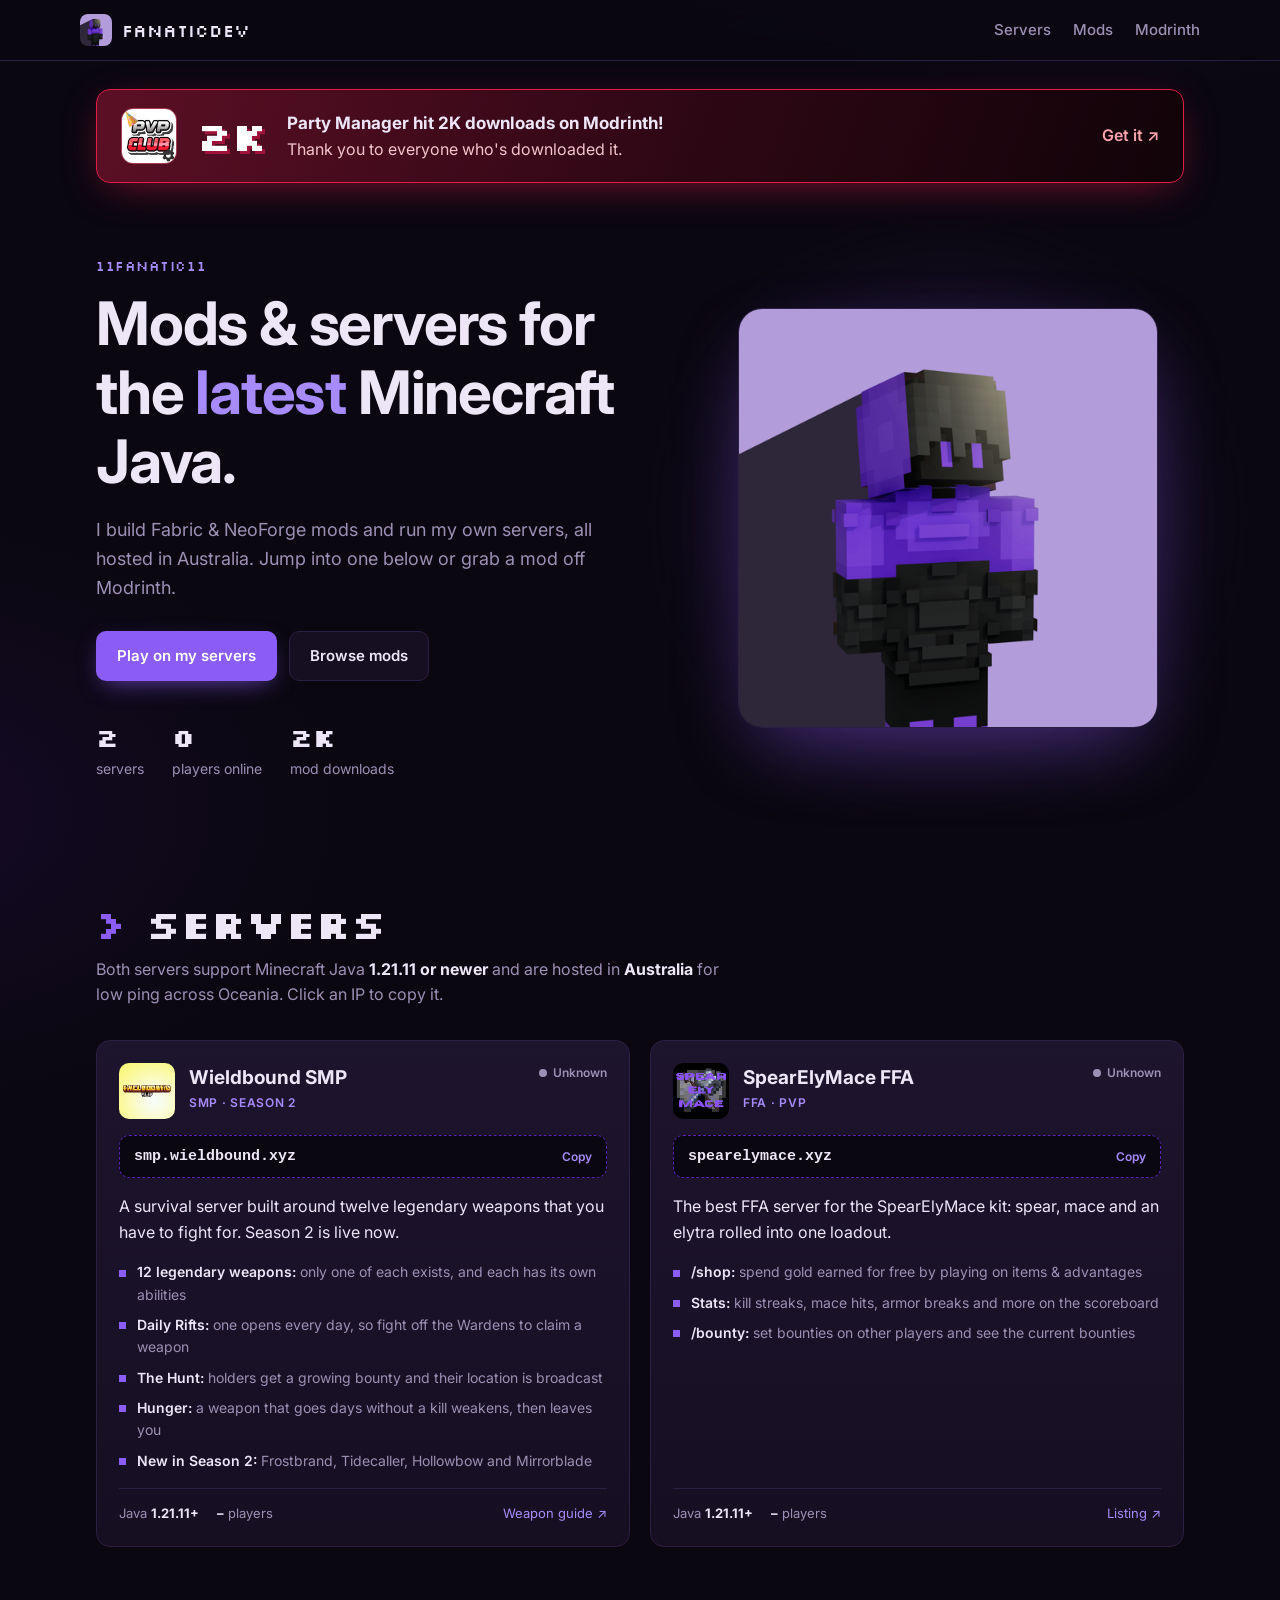
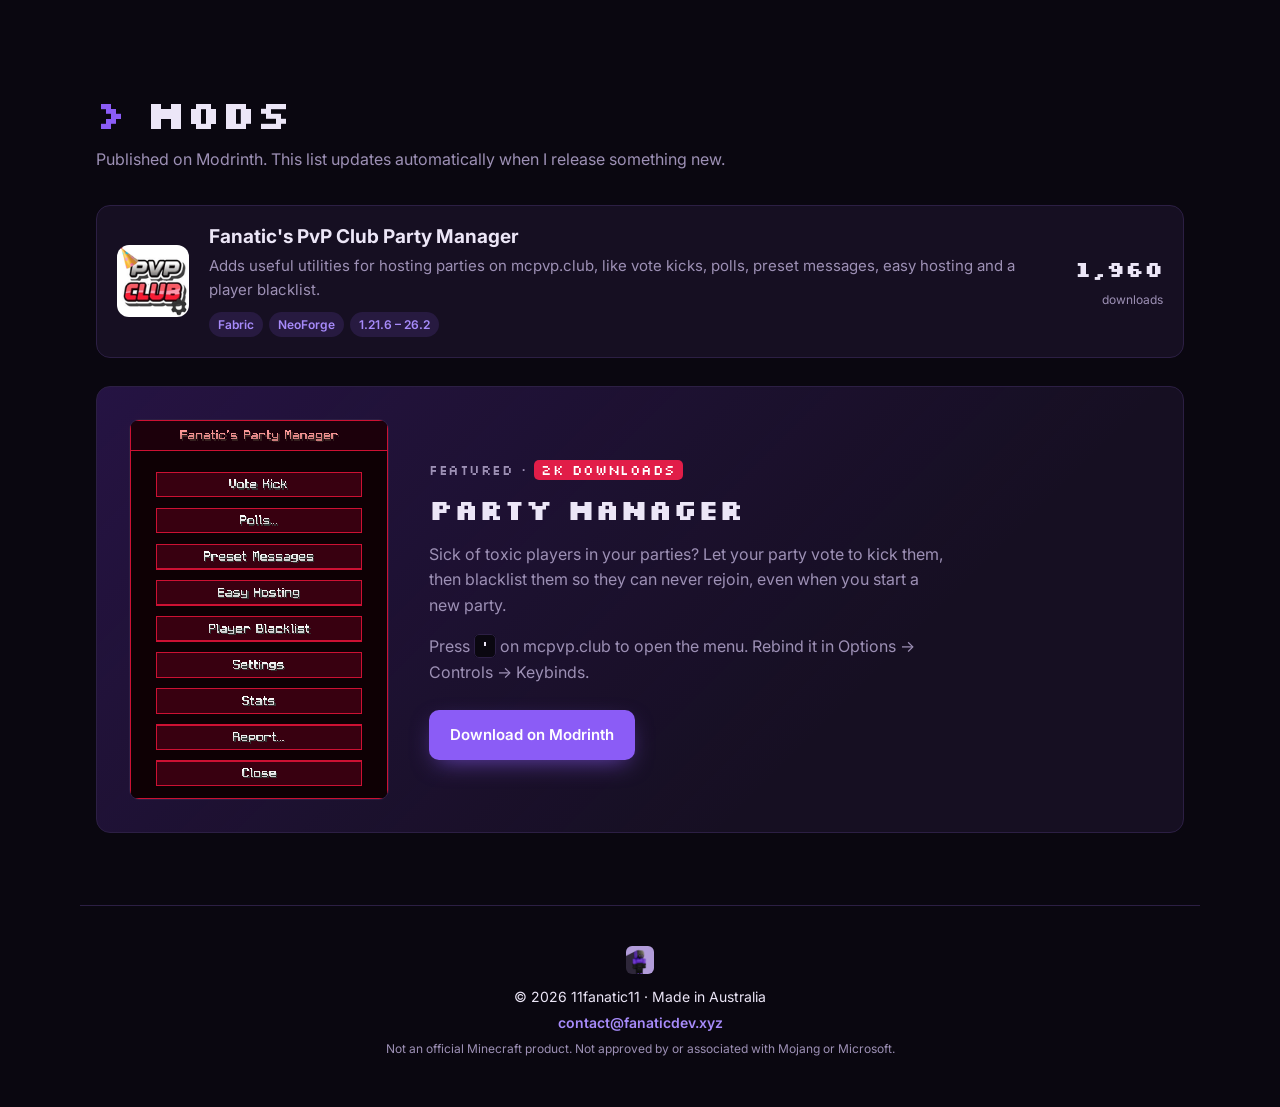
==== commit 62d5c1d9: "Add Wieldbound SMP details and weapon guide link Co-Authored-By: Claude Sonnet 5.5 <noreply@anthropi" ====
--- a/index.html
+++ b/index.html
@@ -81,10 +81,18 @@
             <span class="ip-text">smp.wieldbound.xyz</span>
             <span class="ip-hint">Copy</span>
           </button>
-          <p class="server-desc">My current survival server. Season 2 is live now.</p>
+          <p class="server-desc">A survival server built around twelve legendary weapons that you have to fight for. Season 2 is live now.</p>
+          <ul class="features">
+            <li><b>12 legendary weapons:</b> only one of each exists, and each has its own abilities</li>
+            <li><b>Daily Rifts:</b> one opens every day, so fight off the Wardens to claim a weapon</li>
+            <li><b>The Hunt:</b> holders get a growing bounty and their location is broadcast</li>
+            <li><b>Hunger:</b> a weapon that goes days without a kill weakens, then leaves you</li>
+            <li><b>New in Season 2:</b> Frostbrand, Tidecaller, Hollowbow and Mirrorblade</li>
+          </ul>
           <div class="server-meta">
             <span>Java <b>1.21.11+</b></span>
             <span><b data-players>–</b> players</span>
+            <a href="https://weapons.wieldbound.xyz" target="_blank" rel="noopener">Weapon guide ↗</a>
           </div>
         </article>
 
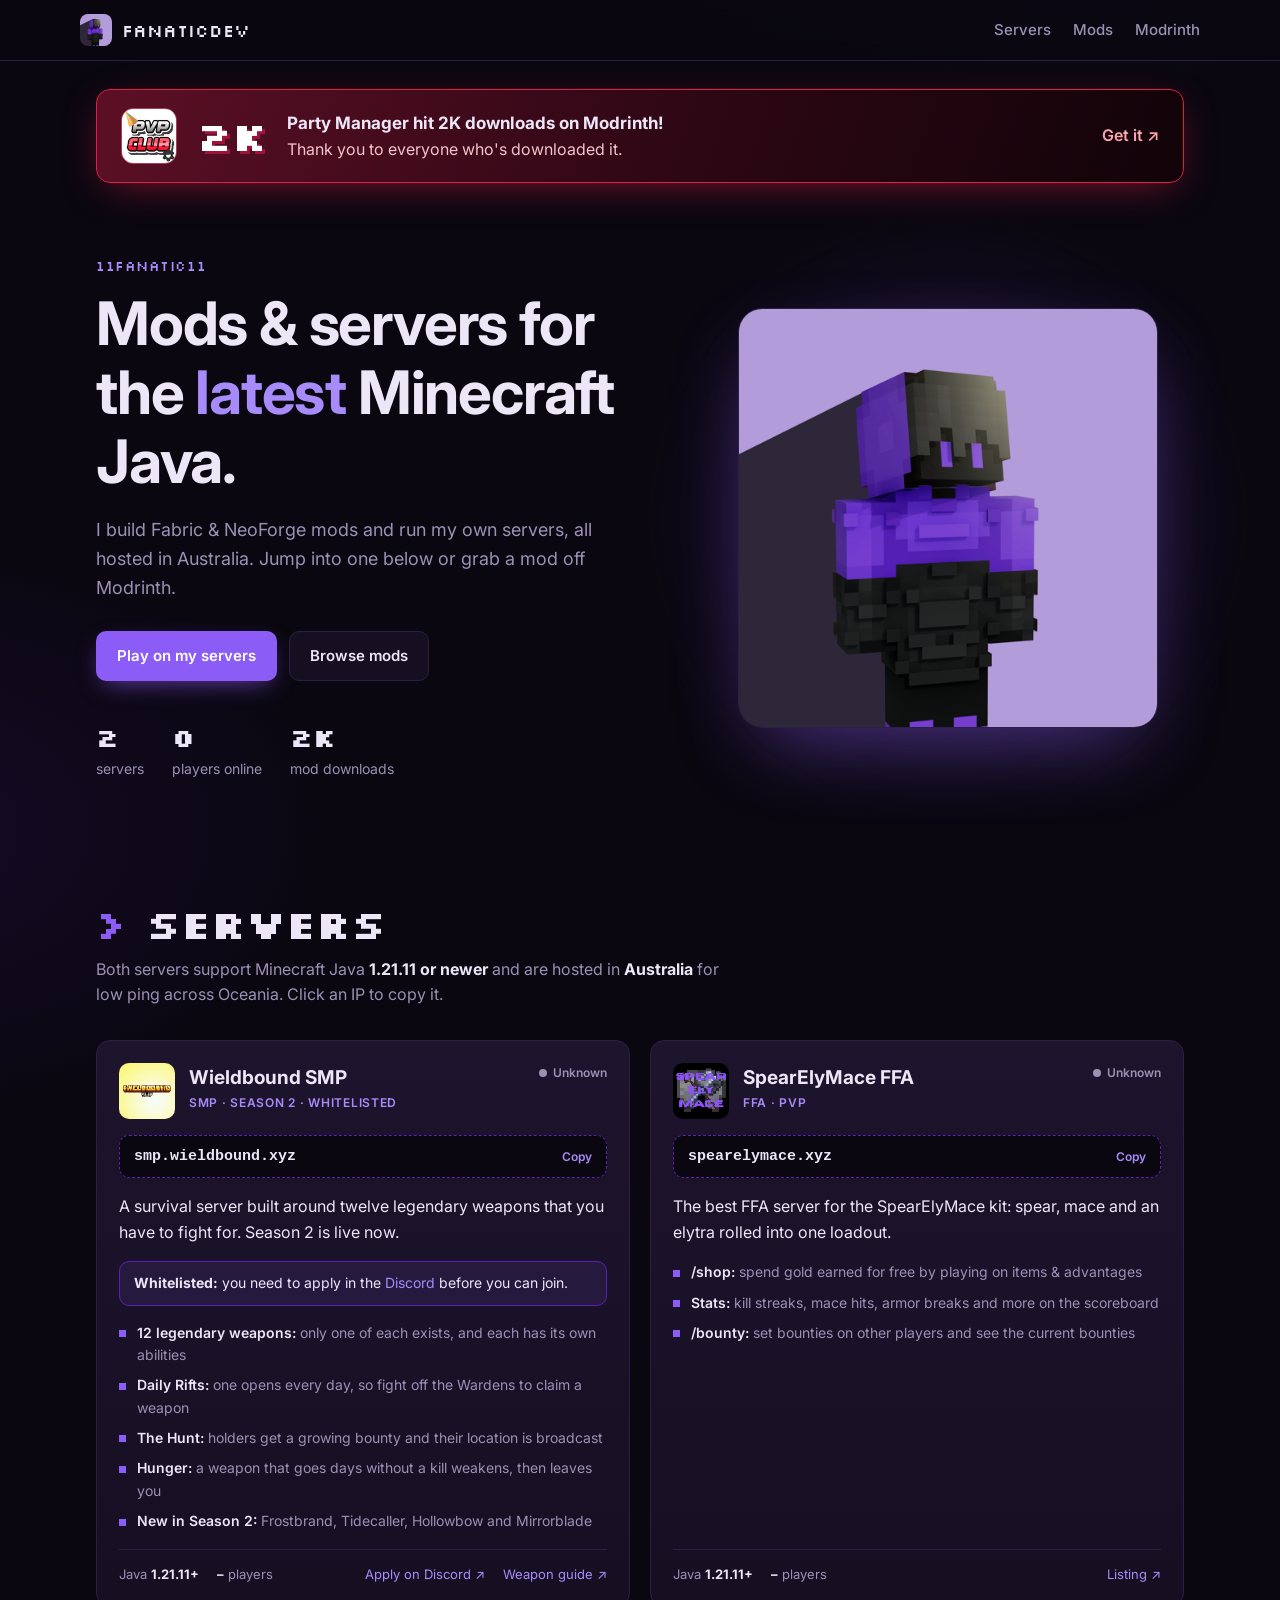
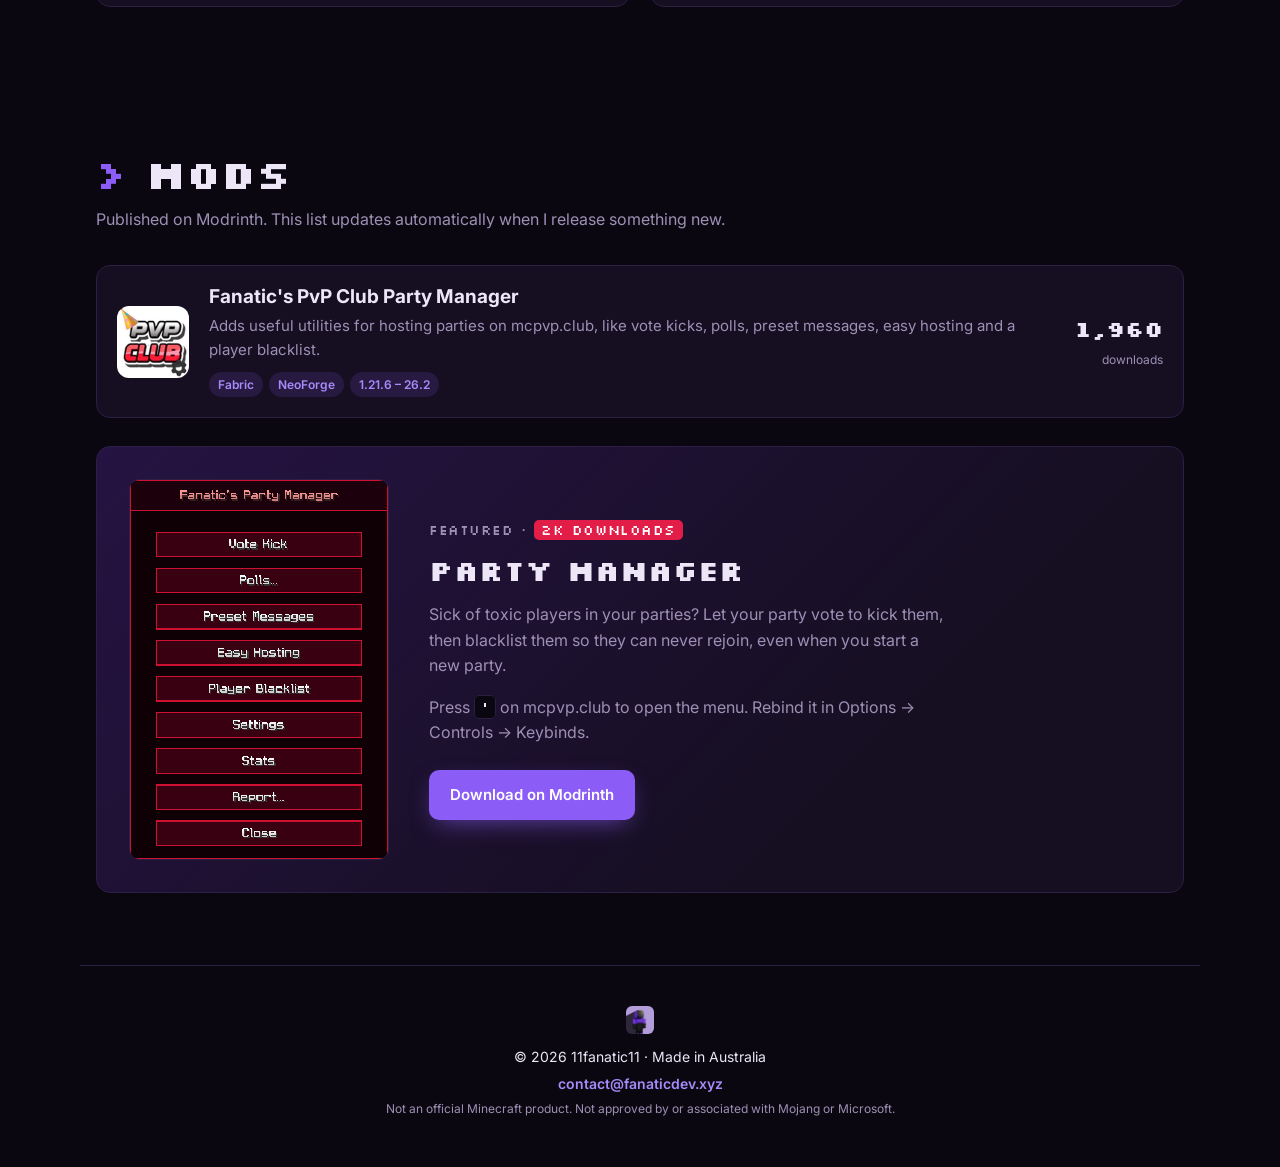
==== commit 6ae8506d: "Mark Wieldbound SMP as whitelisted with Discord application link Co-Authored-By: Claude Sonnet 5.5 <" ====
--- a/index.html
+++ b/index.html
@@ -73,7 +73,7 @@
             <img class="server-icon" src="assets/server-smp.wieldbound.xyz.png" alt="" width="64" height="64">
             <div class="server-title">
               <h3>Wieldbound SMP</h3>
-              <span class="tag">SMP · Season 2</span>
+              <span class="tag">SMP · Season 2 · Whitelisted</span>
             </div>
             <span class="status" data-status>Checking…</span>
           </div>
@@ -82,6 +82,7 @@
             <span class="ip-hint">Copy</span>
           </button>
           <p class="server-desc">A survival server built around twelve legendary weapons that you have to fight for. Season 2 is live now.</p>
+          <p class="server-note"><b>Whitelisted:</b> you need to apply in the <a href="https://discord.wieldbound.xyz" target="_blank" rel="noopener">Discord</a> before you can join.</p>
           <ul class="features">
             <li><b>12 legendary weapons:</b> only one of each exists, and each has its own abilities</li>
             <li><b>Daily Rifts:</b> one opens every day, so fight off the Wardens to claim a weapon</li>
@@ -92,7 +93,8 @@
           <div class="server-meta">
             <span>Java <b>1.21.11+</b></span>
             <span><b data-players>–</b> players</span>
-            <a href="https://weapons.wieldbound.xyz" target="_blank" rel="noopener">Weapon guide ↗</a>
+            <a href="https://discord.wieldbound.xyz" target="_blank" rel="noopener">Apply on Discord ↗</a>
+            <a class="meta-link" href="https://weapons.wieldbound.xyz" target="_blank" rel="noopener">Weapon guide ↗</a>
           </div>
         </article>
 
--- a/styles.css
+++ b/styles.css
@@ -167,6 +167,9 @@
 }
 .server-meta b { color: var(--text); }
 .server-meta a { margin-left: auto; }
+.server-meta a.meta-link { margin-left: 0; }
+.server-note { margin: 0; padding: 10px 14px; font-size: 14px; background: rgba(139, 92, 246, .1); border: 1px solid var(--purple-deep); border-radius: 10px; }
+.server-note b { color: var(--text); }
 
 /* Mods */
 .mods { display: grid; gap: 14px; }
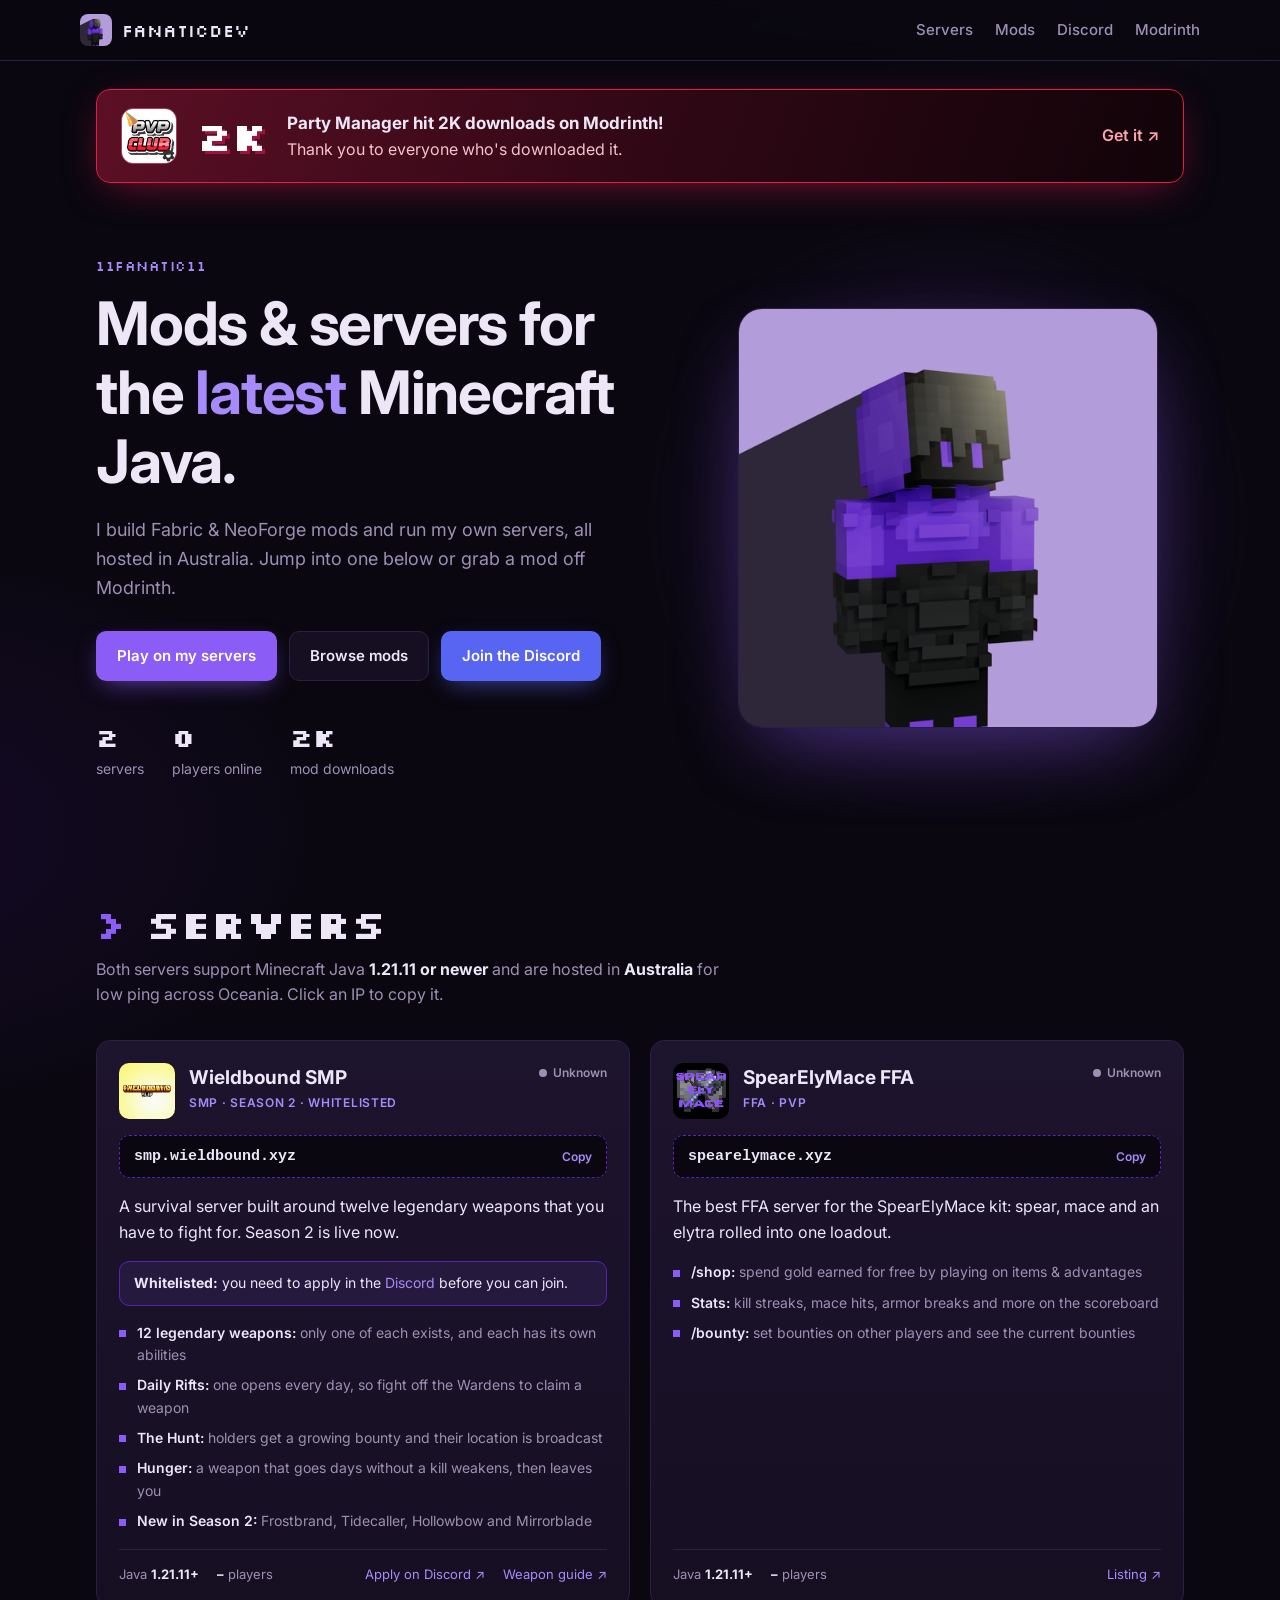
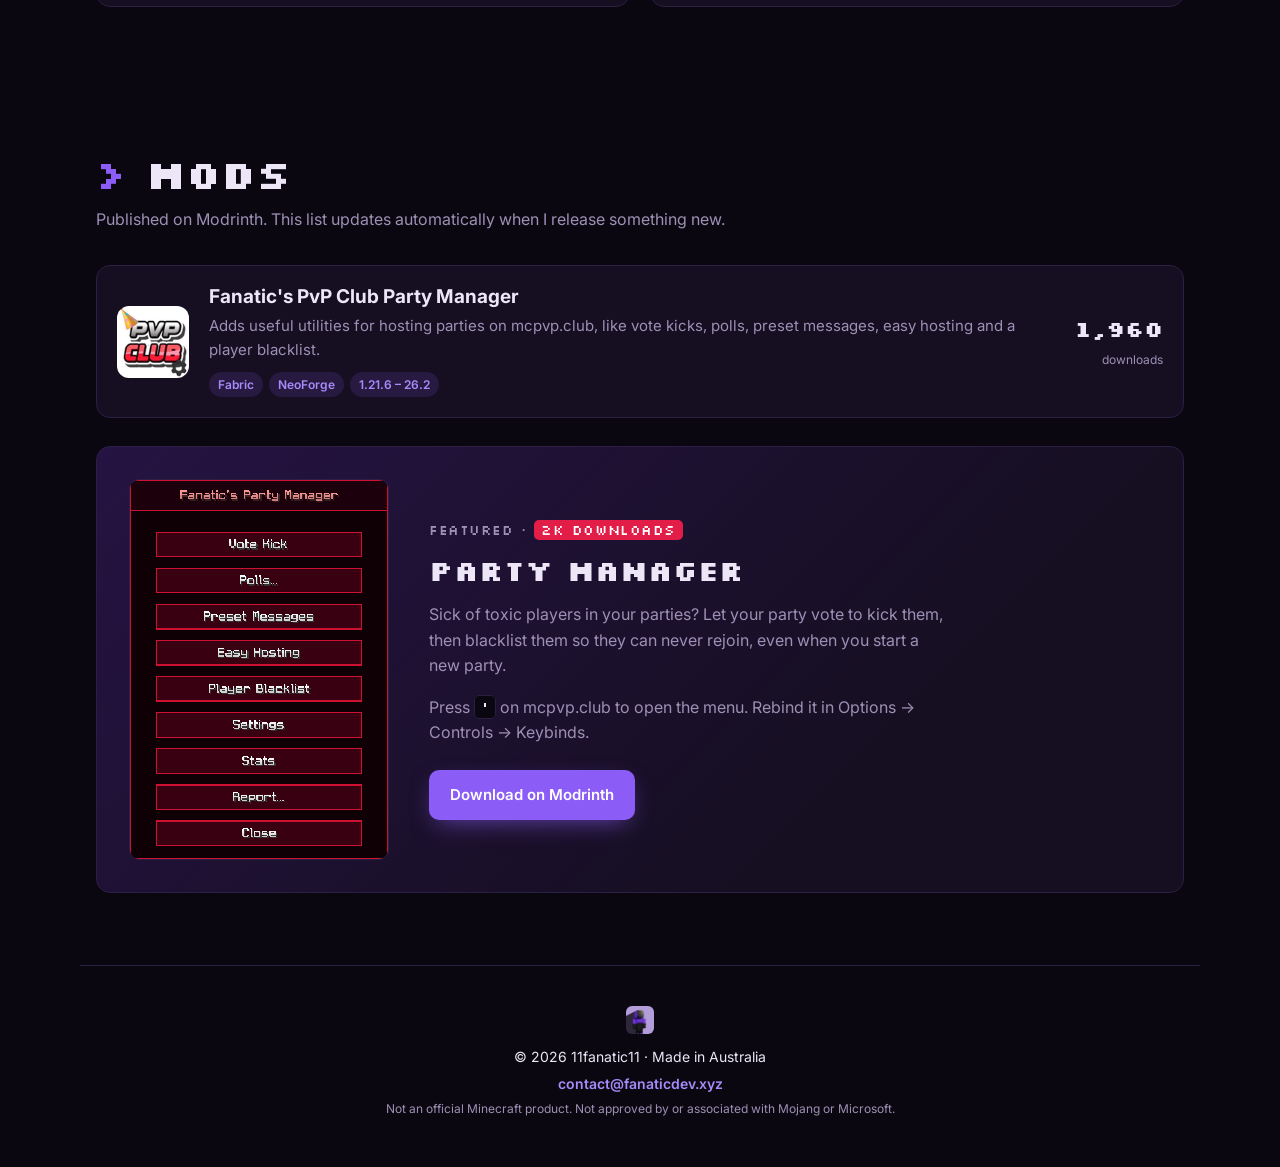
==== commit 0b282ac6: "Add Discord button and /discord redirect Co-Authored-By: Claude Sonnet 5.5 <noreply@anthropic.com>" ====
--- a/index.html
+++ b/index.html
@@ -25,7 +25,8 @@
     </a>
     <nav class="nav-links">
       <a href="#servers">Servers</a>
-      <a href="#mods">Mods</a>
+      <a href="https://mods.fanaticdev.xyz">Mods</a>
+      <a href="/discord">Discord</a>
       <a href="https://modrinth.com/user/11fanatic11" target="_blank" rel="noopener">Modrinth</a>
     </nav>
   </header>
@@ -47,7 +48,8 @@
         <p class="lede">I build Fabric &amp; NeoForge mods and run my own servers, all hosted in Australia. Jump into one below or grab a mod off Modrinth.</p>
         <div class="hero-actions">
           <a class="btn btn-primary" href="#servers">Play on my servers</a>
-          <a class="btn btn-ghost" href="#mods">Browse mods</a>
+          <a class="btn btn-ghost" href="https://mods.fanaticdev.xyz">Browse mods</a>
+          <a class="btn btn-discord" href="/discord">Join the Discord</a>
         </div>
         <ul class="hero-facts">
           <li><strong id="fact-servers">2</strong> servers</li>
--- a/styles.css
+++ b/styles.css
@@ -117,6 +117,8 @@
 .btn-primary:hover { background: #7c4dee; color: #fff; }
 .btn-ghost { border-color: var(--border); color: var(--text); background: var(--surface); }
 .btn-ghost:hover { border-color: var(--purple); color: #fff; }
+.btn-discord { background: #5865f2; color: #fff; box-shadow: 0 8px 24px -8px rgba(88, 101, 242, .7); }
+.btn-discord:hover { background: #4752c4; color: #fff; }
 
 /* Servers */
 .servers { display: grid; grid-template-columns: repeat(2, 1fr); gap: 20px; }
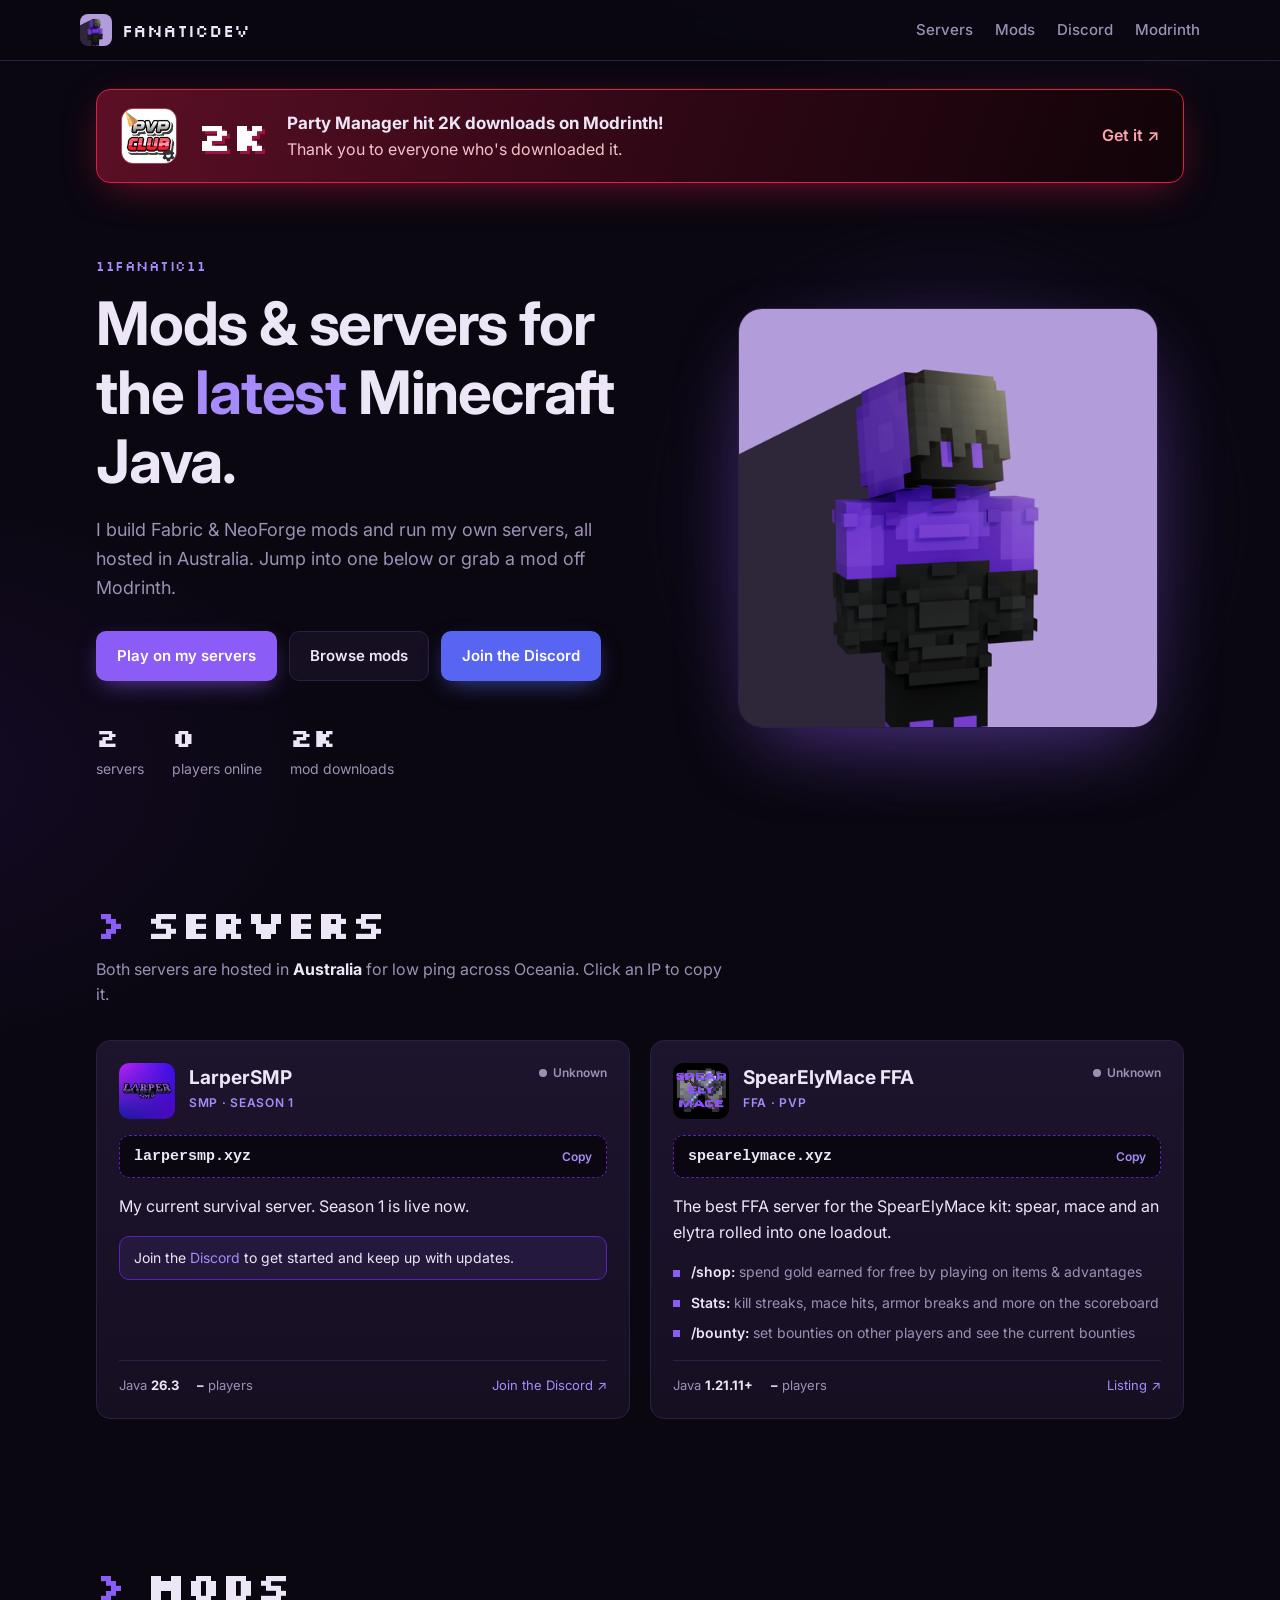
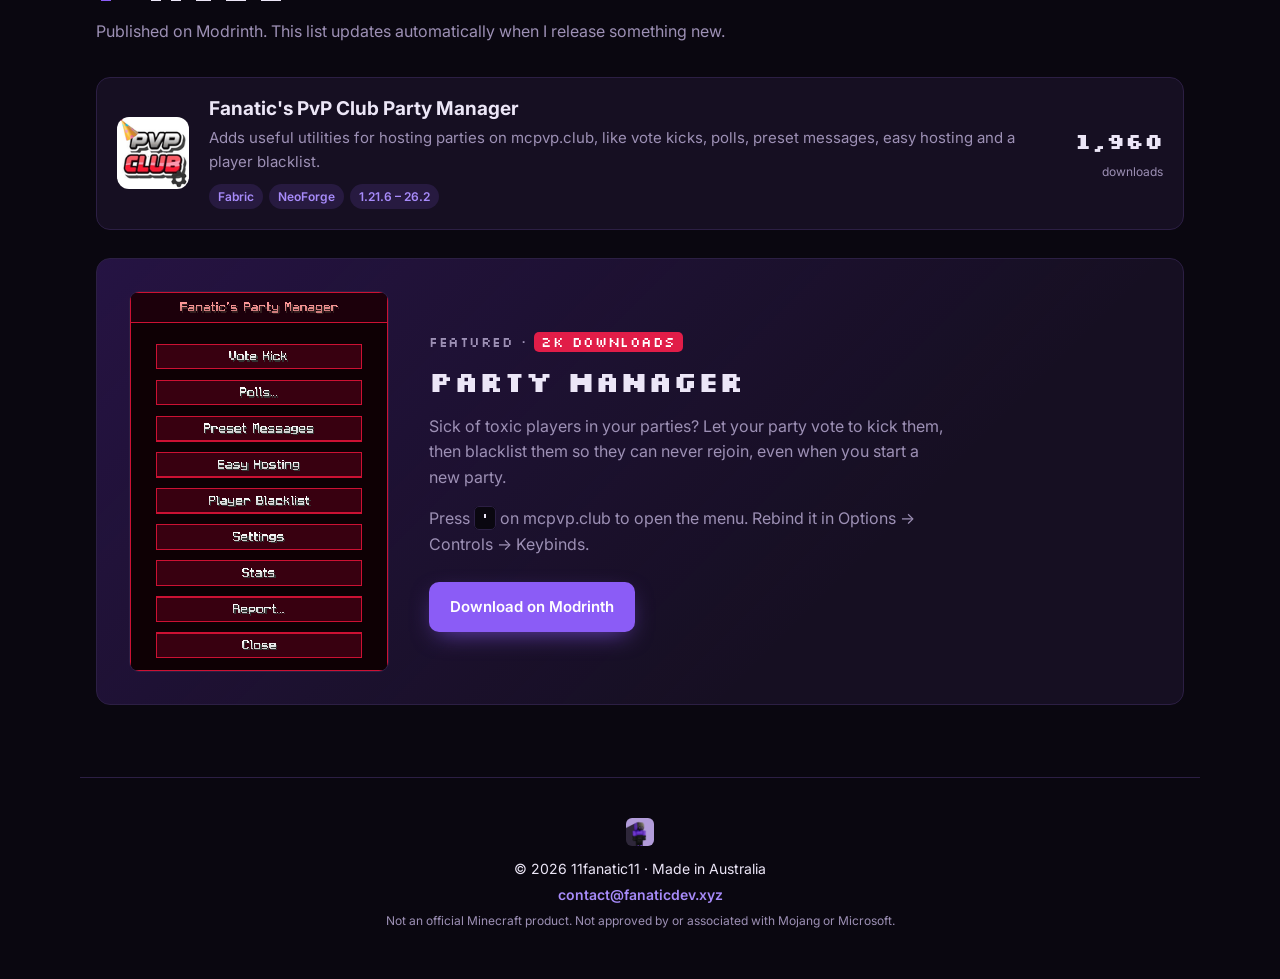
==== commit f035a065: "Replace Wieldbound SMP with LarperSMP Co-Authored-By: Claude Sonnet 5.5 <noreply@anthropic.com>" ====
--- a/index.html
+++ b/index.html
@@ -66,37 +66,29 @@
     <section id="servers" class="section">
       <div class="section-head">
         <h2>Servers</h2>
-        <p>Both servers support Minecraft Java <strong>1.21.11 or newer</strong> and are hosted in <strong>Australia</strong> for low ping across Oceania. Click an IP to copy it.</p>
+        <p>Both servers are hosted in <strong>Australia</strong> for low ping across Oceania. Click an IP to copy it.</p>
       </div>
 
       <div class="servers">
-        <article class="server" data-host="smp.wieldbound.xyz">
+        <article class="server" data-host="larpersmp.xyz">
           <div class="server-top">
-            <img class="server-icon" src="assets/server-smp.wieldbound.xyz.png" alt="" width="64" height="64">
+            <img class="server-icon" src="assets/server-larpersmp.xyz.png" alt="" width="64" height="64">
             <div class="server-title">
-              <h3>Wieldbound SMP</h3>
-              <span class="tag">SMP · Season 2 · Whitelisted</span>
+              <h3>LarperSMP</h3>
+              <span class="tag">SMP · Season 1</span>
             </div>
             <span class="status" data-status>Checking…</span>
           </div>
-          <button class="ip" type="button" data-copy="smp.wieldbound.xyz">
-            <span class="ip-text">smp.wieldbound.xyz</span>
+          <button class="ip" type="button" data-copy="larpersmp.xyz">
+            <span class="ip-text">larpersmp.xyz</span>
             <span class="ip-hint">Copy</span>
           </button>
-          <p class="server-desc">A survival server built around twelve legendary weapons that you have to fight for. Season 2 is live now.</p>
-          <p class="server-note"><b>Whitelisted:</b> you need to apply in the <a href="https://discord.wieldbound.xyz" target="_blank" rel="noopener">Discord</a> before you can join.</p>
-          <ul class="features">
-            <li><b>12 legendary weapons:</b> only one of each exists, and each has its own abilities</li>
-            <li><b>Daily Rifts:</b> one opens every day, so fight off the Wardens to claim a weapon</li>
-            <li><b>The Hunt:</b> holders get a growing bounty and their location is broadcast</li>
-            <li><b>Hunger:</b> a weapon that goes days without a kill weakens, then leaves you</li>
-            <li><b>New in Season 2:</b> Frostbrand, Tidecaller, Hollowbow and Mirrorblade</li>
-          </ul>
+          <p class="server-desc">My current survival server. Season 1 is live now.</p>
+          <p class="server-note">Join the <a href="https://discord.larpersmp.xyz" target="_blank" rel="noopener">Discord</a> to get started and keep up with updates.</p>
           <div class="server-meta">
-            <span>Java <b>1.21.11+</b></span>
+            <span>Java <b data-version>26.3</b></span>
             <span><b data-players>–</b> players</span>
-            <a href="https://discord.wieldbound.xyz" target="_blank" rel="noopener">Apply on Discord ↗</a>
-            <a class="meta-link" href="https://weapons.wieldbound.xyz" target="_blank" rel="noopener">Weapon guide ↗</a>
+            <a href="https://discord.larpersmp.xyz" target="_blank" rel="noopener">Join the Discord ↗</a>
           </div>
         </article>
 
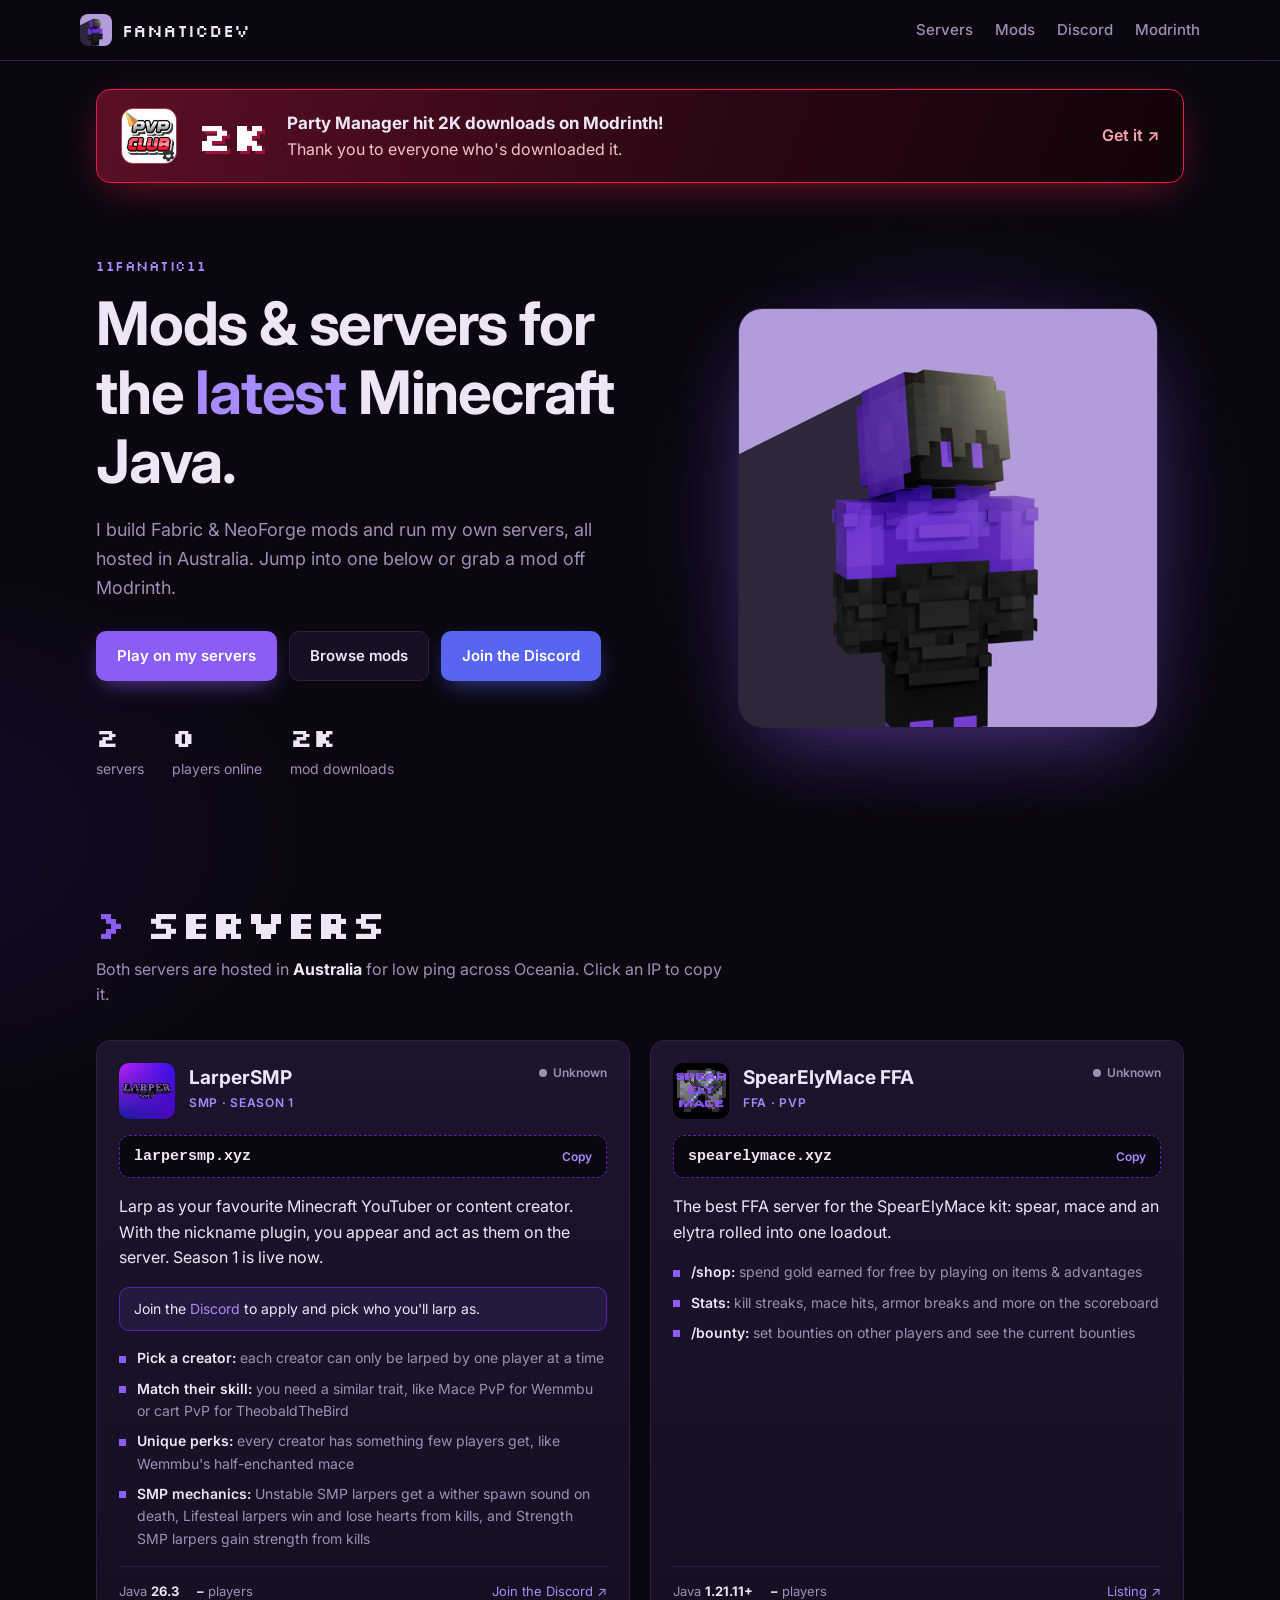
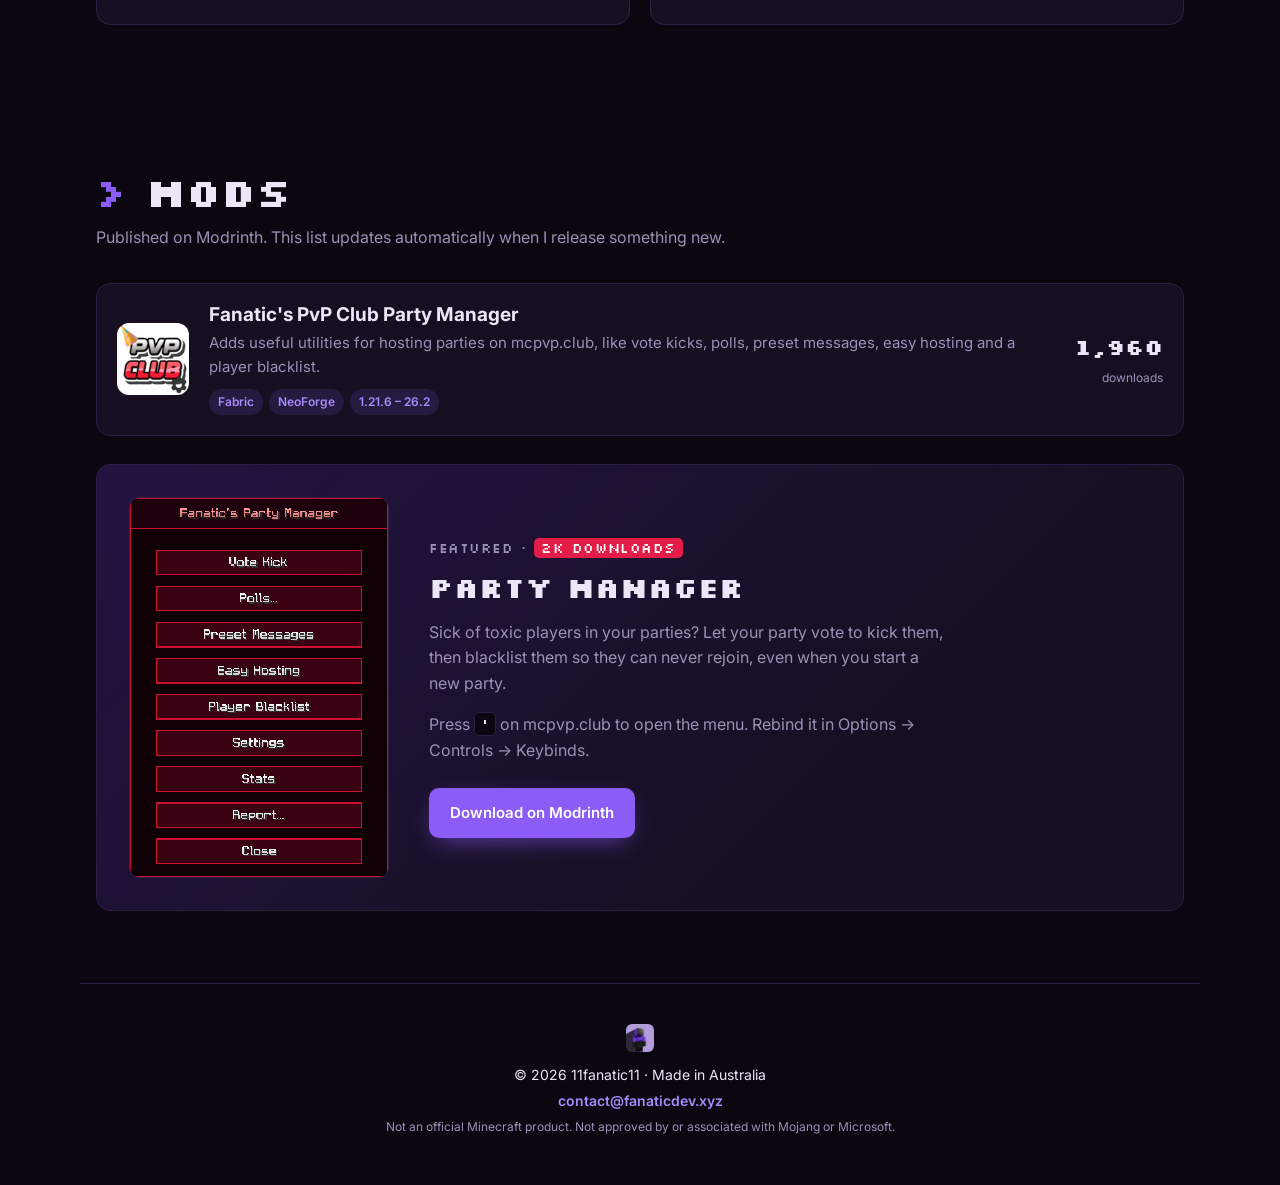
==== commit 714ad51d: "Update LarperSMP description Co-Authored-By: Claude Sonnet 5.5 <noreply@anthropic.com>" ====
--- a/index.html
+++ b/index.html
@@ -83,8 +83,14 @@
             <span class="ip-text">larpersmp.xyz</span>
             <span class="ip-hint">Copy</span>
           </button>
-          <p class="server-desc">My current survival server. Season 1 is live now.</p>
-          <p class="server-note">Join the <a href="https://discord.larpersmp.xyz" target="_blank" rel="noopener">Discord</a> to get started and keep up with updates.</p>
+          <p class="server-desc">Larp as your favourite Minecraft YouTuber or content creator. With the nickname plugin, you appear and act as them on the server. Season 1 is live now.</p>
+          <p class="server-note">Join the <a href="https://discord.larpersmp.xyz" target="_blank" rel="noopener">Discord</a> to apply and pick who you'll larp as.</p>
+          <ul class="features">
+            <li><b>Pick a creator:</b> each creator can only be larped by one player at a time</li>
+            <li><b>Match their skill:</b> you need a similar trait, like Mace PvP for Wemmbu or cart PvP for TheobaldTheBird</li>
+            <li><b>Unique perks:</b> every creator has something few players get, like Wemmbu's half-enchanted mace</li>
+            <li><b>SMP mechanics:</b> Unstable SMP larpers get a wither spawn sound on death, Lifesteal larpers win and lose hearts from kills, and Strength SMP larpers gain strength from kills</li>
+          </ul>
           <div class="server-meta">
             <span>Java <b data-version>26.3</b></span>
             <span><b data-players>–</b> players</span>
